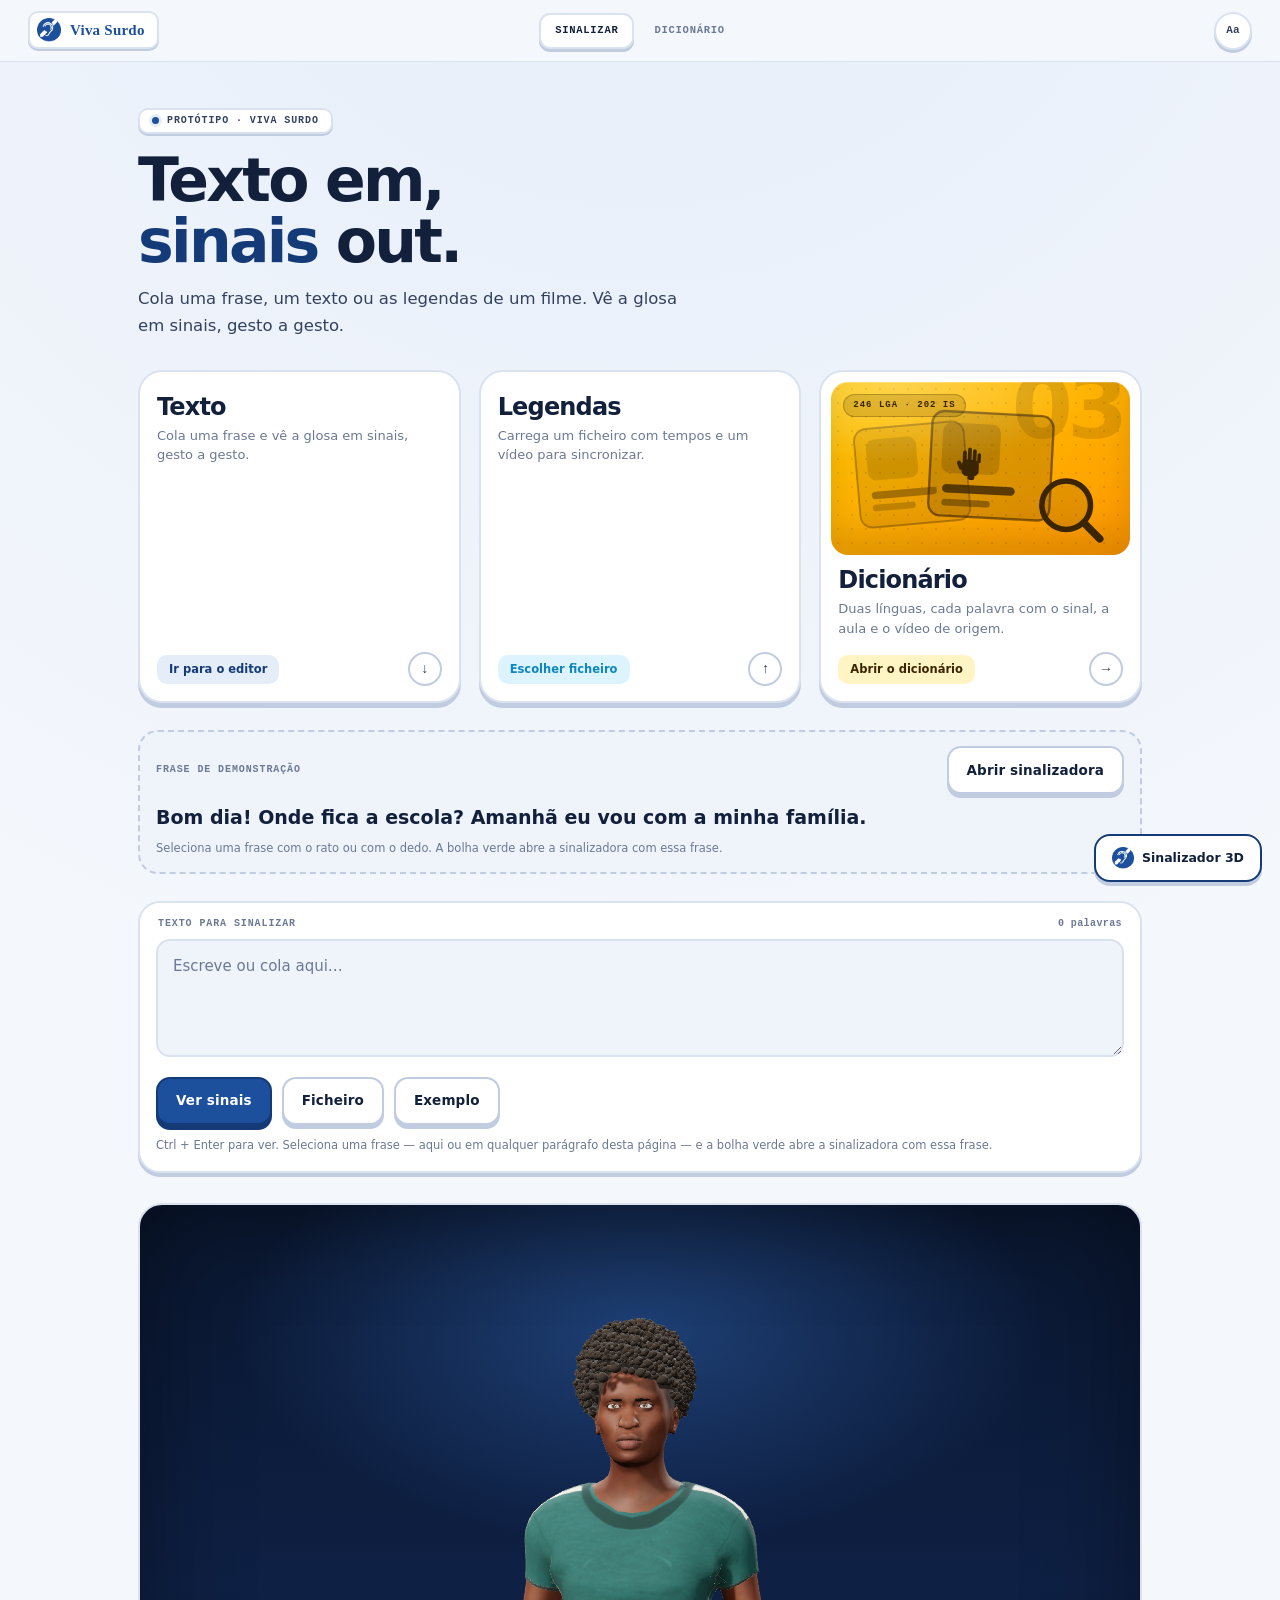
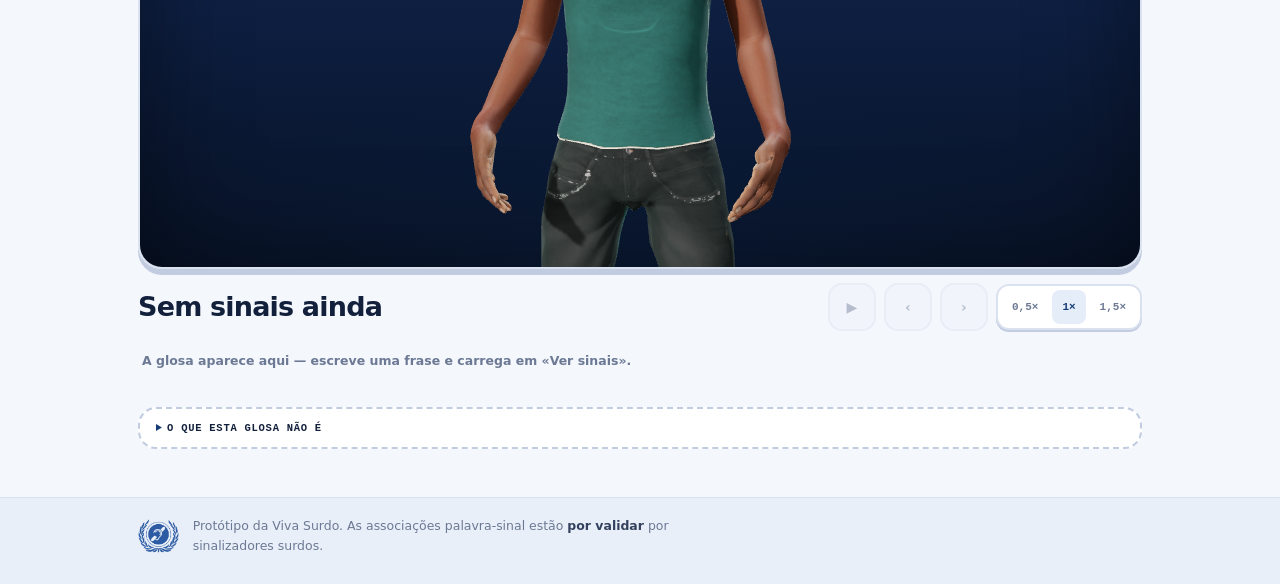
==== index.html @ 89287c59 "vs126: cartões ilustrados e controlos auditados" ====
<!DOCTYPE html>
<html lang="pt-AO">
<head>
<meta charset="UTF-8">
<meta name="viewport" content="width=device-width, initial-scale=1.0, viewport-fit=cover">
<title>Viva Surdo — texto em, sinais out</title>
<meta name="description" content="Cola texto, legendas ou um PDF e vê a glosa em sinais com mãos animadas. Dicionário de sinais de estudo em Língua Gestual Angolana, por validar por sinalizadores surdos. Sem conta, sem recolha de dados.">
<meta name="theme-color" content="#F4F7FC">
<link rel="manifest" href="manifest.webmanifest">
<link rel="apple-touch-icon" href="assets/icon-192.png?v=vs126">
<meta name="mobile-web-app-capable" content="yes">
<meta name="apple-mobile-web-app-title" content="Viva Surdo">
<meta property="og:type" content="website">
<meta property="og:locale" content="pt_AO">
<meta property="og:site_name" content="Viva Surdo">
<meta property="og:title" content="Viva Surdo — texto em, sinais out">
<meta property="og:description" content="Cola texto, legendas ou um PDF e vê a glosa em sinais com mãos animadas. Glosa de estudo, não tradução automática.">
<link rel="icon" href="favicon.ico?v=vs126" sizes="any">
<link rel="stylesheet" href="styles.css?v=vs126">
<script>
/* Aplicar as opções de acessibilidade antes do primeiro paint. */
(function () {
  try {
    var p = JSON.parse(localStorage.getItem('vs.a11y') || '{}');
    var h = document.documentElement;
    if (p.temaEscuro) h.setAttribute('data-tema-escuro', '');
    if (p.contraste) h.setAttribute('data-contraste-alto', '');
    if (p.movimento) h.setAttribute('data-movimento-reduzido', '');
    h.style.setProperty('--escala', ([100, 115, 130, 150].indexOf(p.escala) >= 0 ? p.escala : 100) / 100);
  } catch (e) { /* sem localStorage: usar valores padrão */ }
})();
</script>
</head>
<body>
<a class="skip" href="#conteudo">Saltar para o conteúdo principal</a>
<div id="app"></div>
<span id="route-live" class="sr-only" aria-live="polite"></span>
<script src="referencias.js?v=vs126"></script>
<script src="dados.js?v=vs126"></script>
<script src="lga.js?v=vs126"></script>
<script src="lga-3d.js?v=vs126"></script>
<script src="maos.js?v=vs126"></script>
<script src="vendor/three.min.js?v=vs126"></script>
<script src="vendor/GLTFLoader.js?v=vs126"></script>
<script src="avatar.js?v=vs126"></script>
<script src="sinal3d.js?v=vs126"></script>
<script src="app.js?v=vs126"></script>
</body>
</html>
---- styles.css ----
/* Viva Surdo — folha única. Tokens, componentes, telemóvel.
   Paleta tirada do logótipo oficial: azul-real sobre branco. A linguagem vem do
   treinador de SFX: cartões de 2 px com sombra sólida, botões grossos e tipos do
   sistema (sem webfonts). O azul-real é #1C4F9C (amostrado do logótipo). */
:root {
  --bg: #F4F7FC;
  --bg-deep: #E9EFF9;
  --surface: #FFFFFF;
  --surface-2: #EFF3FA;
  --surface-3: #E2E9F5;
  --ink: #12203C;
  --ink-soft: #33415E;
  --muted: #6C7994;
  --line: #DBE2EF;
  --line-strong: #C1CCE0;
  --brand: #1C4F9C;
  --brand-hover: #2560B8;
  --brand-deep: #143B77;
  --brand-ink: #FFFFFF;
  --brand-soft: #E5EDF9;
  --blue: #1CB0F6;
  --blue-deep: #0E86BE;
  --blue-soft: #DDF4FF;
  --blue-ink: #062B3B;
  --yellow: #FFC800;
  --yellow-deep: #BE9500;
  --yellow-soft: #FFF5C4;
  --yellow-ink: #3B2500;
  --orange: #FF9600;
  --orange-deep: #C56F00;
  --orange-soft: #FFF0DB;
  --orange-ink: #3B1D00;
  --red: #FF4B4B;
  --red-deep: #CF2F2F;
  --red-soft: #FFE7E7;
  --shadow: 0 4px 0 var(--line-strong);
  --shadow-brand: 0 5px 0 var(--brand-deep);
  --shadow-blue: 0 4px 0 var(--blue-deep);
  --display: "Segoe UI Variable Display", "Segoe UI", "Trebuchet MS", system-ui, sans-serif;
  --body: "Segoe UI Variable Text", "Segoe UI", "Trebuchet MS", system-ui, sans-serif;
  --serif: "Iowan Old Style", Georgia, "Times New Roman", serif;
  --mono: ui-monospace, "Cascadia Mono", Consolas, monospace;
  --focus: #4FC7FF;
  --escala: 1;
}

[data-tema-escuro] {
  --bg: #0C1526;
  --bg-deep: #08101D;
  --surface: #131F35;
  --surface-2: #182741;
  --surface-3: #213352;
  --ink: #EEF2FB;
  --ink-soft: #C7D2E6;
  --muted: #8D9BB5;
  --line: #263A5C;
  --line-strong: #354C73;
  --brand: #6D96E0;
  --brand-hover: #83A8EA;
  --brand-deep: #2A5090;
  --brand-ink: #071429;
  --brand-soft: #17294A;
  --blue: #4FC7FF;
  --blue-deep: #08678F;
  --blue-soft: #123346;
  --blue-ink: #E4F7FF;
  --yellow: #FFD43B;
  --yellow-deep: #8F6B00;
  --yellow-soft: #3A320E;
  --yellow-ink: #1A1400;
  --orange: #FFB03A;
  --orange-deep: #9A5600;
  --orange-soft: #3D2B15;
  --orange-ink: #FFF3E4;
  --red: #FF6B6B;
  --red-deep: #B33B3B;
  --red-soft: #3A1B1B;
  color-scheme: dark;
}

[data-contraste-alto] {
  --bg: #000;
  --bg-deep: #000;
  --surface: #000;
  --surface-2: #000;
  --surface-3: #111;
  --ink: #FFF;
  --ink-soft: #FFF;
  --muted: #FFF;
  --line: #FFF;
  --line-strong: #FFF;
  --brand: #FFD400;
  --brand-hover: #FFE04D;
  --brand-deep: #FFD400;
  --brand-ink: #000;
  --brand-soft: #000;
  --blue: #00E5FF;
  --blue-deep: #00E5FF;
  --blue-soft: #000;
  --blue-ink: #000;
  --yellow: #FFD400;
  --yellow-deep: #FFD400;
  --yellow-soft: #000;
  --yellow-ink: #000;
  --orange: #FFD400;
  --orange-deep: #FFD400;
  --orange-soft: #000;
  --orange-ink: #000;
  --red: #FF6B6B;
  --red-deep: #FF6B6B;
  --red-soft: #000;
  --shadow: none;
  --shadow-brand: none;
  --shadow-blue: none;
  --focus: #FFD400;
  color-scheme: dark;
}

* { box-sizing: border-box; }

html {
  font-size: calc(100% * var(--escala));
  -webkit-text-size-adjust: 100%;
  scroll-behavior: smooth;
}

body {
  margin: 0;
  min-height: 100dvh;
  display: flex;
  flex-direction: column;
  background:
    radial-gradient(circle at 50% -12%, var(--brand-soft), transparent 52%),
    var(--bg);
  color: var(--ink);
  font: 500 1rem/1.6 var(--body);
  -webkit-font-smoothing: antialiased;
  text-rendering: optimizeLegibility;
}

h1, h2, h3 { margin: 0; font-family: var(--display); line-height: 1.1; }

a { color: var(--brand-deep); }
[data-tema-escuro] a, [data-contraste-alto] a { color: var(--brand); }

img, svg { max-width: 100%; }

::selection { background: var(--brand-soft); color: var(--ink); }

:focus-visible { outline: 3px solid var(--focus); outline-offset: 2px; border-radius: 8px; }

.sr-only {
  position: absolute; width: 1px; height: 1px; padding: 0; margin: -1px;
  overflow: hidden; clip: rect(0 0 0 0); white-space: nowrap; border: 0;
}

.skip {
  position: absolute; left: 12px; top: -64px; z-index: 60;
  padding: .7rem 1rem; border: 2px solid var(--brand-deep); border-radius: 0 0 12px 12px;
  background: var(--brand); color: var(--brand-ink);
  font: 800 .9rem/1 var(--body); text-decoration: none;
}
.skip:focus { top: 0; }

/* ---------------- moldura ---------------- */
.topo {
  position: sticky; top: 0; z-index: 30;
  display: grid; grid-template-columns: 1fr auto 1fr; align-items: center; gap: 10px;
  min-height: 62px; padding: 10px clamp(14px, 3vw, 28px);
  background: var(--bg);
  border-bottom: 1px solid var(--line);
}
.topo-ini { justify-self: start; min-width: 0; }
.topo-fim { position: relative; justify-self: end; display: flex; align-items: center; gap: 8px; }

.marca {
  display: inline-flex; align-items: center; gap: 9px;
  min-height: 34px; padding: 5px 12px 5px 7px;
  border: 2px solid var(--line); border-radius: 10px;
  background: var(--surface); color: var(--brand);
  text-decoration: none; white-space: nowrap;
  box-shadow: 0 2px 0 var(--line-strong);
  transition: border-color .12s ease, transform .1s ease;
}
.marca:hover { border-color: var(--line-strong); transform: translateY(-1px); }
.marca span { font: 700 15px/1 var(--serif); letter-spacing: .015em; }
.marca img { display: block; width: 24px; height: 24px; }

.nav { display: flex; justify-self: center; gap: 4px; }

.nav-a {
  display: inline-flex; align-items: center; justify-content: center;
  min-height: 36px; padding: 0 14px;
  border: 2px solid transparent; border-radius: 11px;
  color: var(--muted); font: 800 10.5px/1 var(--mono);
  letter-spacing: .07em; text-transform: uppercase; text-decoration: none;
  transition: background .12s ease, color .12s ease, border-color .12s ease;
}
.nav-a:hover { background: var(--surface-2); color: var(--ink); }
.nav-a.on {
  background: var(--surface); border-color: var(--line); color: var(--ink);
  box-shadow: 0 3px 0 var(--line-strong);
}

main {
  flex: 1;
  width: min(100%, 1060px);
  margin: 0 auto;
  padding: clamp(14px, 3vw, 30px) clamp(14px, 3vw, 28px) 48px;
}
main:focus { outline: none; }

.rodape {
  border-top: 1px solid var(--line);
  padding: 18px clamp(14px, 3vw, 28px) 28px;
  background: var(--bg-deep);
  color: var(--muted);
  font-size: .78rem;
}
.rodape-linha { width: min(100%, 1004px); margin: 0 auto; display: flex; align-items: center; gap: 14px; }
.rodape p { margin: 0; max-width: 64ch; }
.rodape-marca { display: block; flex: none; width: auto; height: 34px; opacity: .92; }
.rodape b { color: var(--ink-soft); }

/* ---------------- cabeçalho de página ---------------- */
.entrada { max-width: 780px; margin-top: clamp(6px, 1.6vh, 20px); }

.kicker {
  display: inline-flex; align-items: center; gap: 8px;
  margin: 0 0 16px; padding: 6px 12px;
  border: 2px solid var(--line); border-radius: 10px;
  background: var(--surface); color: var(--ink-soft);
  font: 800 10px/1 var(--mono); letter-spacing: .09em; text-transform: uppercase;
  box-shadow: 0 2px 0 var(--line-strong);
}
.kicker::before {
  content: ""; width: 7px; height: 7px; border-radius: 50%;
  background: var(--brand); box-shadow: 0 0 0 3px var(--brand-soft);
}

.entrada h1 {
  font-weight: 900;
  font-size: clamp(34px, 5.6vw, 60px);
  line-height: 1.02;
  letter-spacing: -.045em;
}
.entrada h1 em { font-style: normal; color: var(--brand-deep); }
.entrada .sub {
  margin: 14px 0 0; max-width: 54ch;
  font: 500 clamp(14px, 1.6vw, 16.5px)/1.6 var(--body); color: var(--ink-soft);
}

/* ---------------- cartões de modo ---------------- */
.modo-grid {
  display: grid; grid-template-columns: repeat(3, minmax(0, 1fr));
  gap: 18px; margin-top: clamp(20px, 3.4vh, 32px);
}

/* Cada cartão é um pequeno cartaz: campo de cor, ilustração, número, e uma
   acção escrita por baixo. As cores entram por variáveis para servir o tema
   claro, o escuro e o contraste alto sem duplicar regras. */
.modo-card {
  --card-bg: linear-gradient(155deg, var(--brand) 0%, var(--brand-deep) 100%);
  --card-ink: var(--brand-ink);
  --card-cta: var(--brand-deep);
  --card-cta-bg: var(--brand-soft);
  position: relative;
  display: flex; flex-direction: column;
  padding: 10px;
  border: 2px solid var(--line); border-radius: 24px;
  background: var(--surface); color: var(--ink);
  font: inherit; text-align: left; text-decoration: none; cursor: pointer;
  box-shadow: 0 5px 0 var(--line-strong);
  transition: transform .18s ease, border-color .18s ease, box-shadow .18s ease;
}
.modo-card:hover { transform: translateY(-4px); border-color: var(--line-strong); box-shadow: 0 9px 0 var(--line-strong); }
.modo-card:active { transform: translateY(0); box-shadow: 0 3px 0 var(--line-strong); }
.modo-card.legendas {
  --card-bg: linear-gradient(155deg, var(--blue) 0%, var(--blue-deep) 100%);
  --card-ink: var(--blue-ink);
  --card-cta: var(--blue-deep);
  --card-cta-bg: var(--blue-soft);
}
.modo-card.dicionario {
  --card-bg: linear-gradient(155deg, var(--yellow) 0%, var(--orange) 100%);
  --card-ink: var(--yellow-ink);
  --card-cta: var(--yellow-ink);
  --card-cta-bg: var(--yellow-soft);
}
/* no escuro os tons "soft" são escuros: a acção passa a ser uma pastilha cheia */
[data-tema-escuro] .modo-card.texto {
  --card-ink: var(--ink);
  --card-cta: var(--bg-deep); --card-cta-bg: var(--brand);
}
[data-tema-escuro] .modo-card.legendas {
  --card-ink: var(--ink);
  --card-cta: var(--bg-deep); --card-cta-bg: var(--blue);
}
[data-tema-escuro] .modo-card.dicionario {
  --card-cta: var(--bg-deep); --card-cta-bg: var(--yellow);
}
/* no contraste alto não há tons pastel: preto sobre o acento */
[data-contraste-alto] .modo-card.texto,
[data-contraste-alto] .modo-card.dicionario { --card-cta: #000; --card-cta-bg: var(--yellow); }
[data-contraste-alto] .modo-card.legendas { --card-cta: #000; --card-cta-bg: var(--blue); }

.mode-art {
  position: relative; display: block; overflow: hidden;
  aspect-ratio: 320 / 186;
  border-radius: 17px;
  background: var(--card-bg); color: var(--card-ink);
  box-shadow: inset 0 1px 0 rgba(255, 255, 255, .28), inset 0 -22px 34px rgba(0, 0, 0, .13);
}
.mode-art::before {
  content: ""; position: absolute; inset: 0; pointer-events: none;
  background-image: radial-gradient(currentColor 1px, transparent 1px);
  background-size: 14px 14px; opacity: .13;
}
.mode-art::after {
  content: ""; position: absolute; inset: 0; pointer-events: none;
  background: radial-gradient(110% 76% at 22% 0%, rgba(255, 255, 255, .3), transparent 62%);
}
.mode-art svg {
  position: absolute; inset: 0; width: 100%; height: 100%; display: block;
  transition: transform .38s cubic-bezier(.2, .8, .2, 1);
}
.modo-card:hover .mode-art svg { transform: scale(1.04) rotate(-.7deg); }
.mode-num {
  position: absolute; right: 8px; top: -18px; z-index: 1; pointer-events: none;
  font: 900 88px/1 var(--display); letter-spacing: -.07em;
  color: currentColor; opacity: .15;
}
.mode-eyebrow {
  position: absolute; left: 12px; top: 12px; z-index: 2;
  padding: 6px 9px; border-radius: 999px;
  color: inherit;
  background: color-mix(in srgb, var(--card-ink) 15%, transparent);
  border: 1px solid color-mix(in srgb, var(--card-ink) 26%, transparent);
  font: 800 9px/1 var(--mono); letter-spacing: .11em; text-transform: uppercase;
}

.mode-copy { display: flex; flex-direction: column; flex: 1 1 auto; min-width: 0; padding: 13px 7px 5px; }
.mode-name {
  font: 900 clamp(20px, 1.9vw, 24px)/1.05 var(--display);
  letter-spacing: -.035em; color: var(--ink);
}
.mode-sub { margin-top: 6px; font: 500 13px/1.5 var(--body); color: var(--muted); }
.mode-foot { display: flex; align-items: center; justify-content: space-between; gap: 10px; margin-top: auto; padding-top: 14px; }
.mode-cta {
  display: inline-block; padding: 9px 12px; border-radius: 10px;
  font: 800 11.5px/1 var(--body);
  color: var(--card-cta); background: var(--card-cta-bg);
}
.mode-go {
  flex: none; display: grid; place-items: center;
  width: 34px; height: 34px;
  border: 2px solid var(--line-strong); border-radius: 50%;
  background: var(--surface); color: var(--ink-soft);
  font: 900 14px/1 var(--mono);
  transition: background .16s ease, color .16s ease, border-color .16s ease, transform .16s ease;
}
.modo-card:hover .mode-go { background: var(--ink); border-color: var(--ink); color: var(--bg); transform: translateY(2px); }

/* ---------------- painéis ---------------- */
.painel {
  margin-top: clamp(18px, 3vh, 28px);
  padding: 16px;
  border: 2px solid var(--line); border-radius: 22px;
  background: var(--surface);
  box-shadow: 0 4px 0 var(--line-strong);
}
.painel-topo {
  display: flex; align-items: center; justify-content: space-between; gap: 10px;
  margin: 0 2px 10px;
}
.rotulo {
  display: block;
  font: 800 10px/1 var(--mono); letter-spacing: .09em; text-transform: uppercase;
  color: var(--muted);
}
.conta { font: 700 10px/1 var(--mono); letter-spacing: .04em; color: var(--muted); }

.campo { display: block; }
.campo .rotulo { margin-bottom: 8px; }

textarea, input[type="search"] {
  width: 100%;
  font: 500 15px/1.6 var(--body);
  color: var(--ink);
  background: var(--surface-2);
  border: 2px solid var(--line);
  border-radius: 14px;
  padding: 13px 15px;
  transition: border-color .12s ease, background .12s ease, box-shadow .12s ease;
}
textarea { resize: vertical; min-height: 118px; }
input[type="search"] { -webkit-appearance: none; appearance: none; }
textarea:hover, input[type="search"]:hover { border-color: var(--line-strong); }
textarea:focus, input[type="search"]:focus {
  outline: none;
  border-color: var(--blue);
  background: var(--surface);
  box-shadow: 0 0 0 3px var(--blue-soft);
}
textarea::placeholder, input[type="search"]::placeholder { color: var(--muted); }

.acoes { display: flex; flex-wrap: wrap; gap: 10px; margin-top: 12px; }

.bt {
  display: inline-flex; align-items: center; justify-content: center; gap: 8px;
  min-height: 48px; padding: 0 18px;
  border: 2px solid var(--line-strong); border-radius: 14px;
  background: var(--surface); color: var(--ink);
  font: 800 13.5px/1 var(--body); letter-spacing: .01em;
  cursor: pointer; text-decoration: none;
  box-shadow: 0 4px 0 var(--line-strong);
  transition: transform 90ms ease, box-shadow 90ms ease, background 120ms ease, border-color 120ms ease;
}
.bt:hover { background: var(--surface-2); transform: translateY(-1px); }
.bt:active { transform: translateY(3px); box-shadow: 0 1px 0 var(--line-strong); }
.bt.primario { background: var(--brand); border-color: var(--brand-deep); color: var(--brand-ink); box-shadow: var(--shadow-brand); }
.bt.primario:hover { background: var(--brand-hover); }
.bt.primario:active { box-shadow: 0 1px 0 var(--brand-deep); }
[data-contraste-alto] .bt.primario { color: #000; }
.bt.icone { width: 48px; min-width: 48px; padding: 0; font-size: 14px; }
.bt:disabled, .bt[aria-disabled="true"] {
  cursor: not-allowed; opacity: .45;
  transform: none; box-shadow: none;
  background: var(--surface-2); color: var(--muted); border-color: var(--line);
}

/* o cartão «Texto» leva o olhar ao editor: um pulso curto em volta do painel */
.painel.a-piscar { animation: piscar-painel 1.3s ease-out; }
@keyframes piscar-painel {
  0%, 55% { border-color: var(--blue); box-shadow: 0 0 0 4px var(--blue-soft), 0 4px 0 var(--line-strong); }
  100% { border-color: var(--line); box-shadow: 0 4px 0 var(--line-strong); }
}

.recado {
  margin: 12px 0 0; padding: 10px 13px;
  border: 2px solid var(--orange); border-radius: 12px;
  background: var(--orange-soft); color: var(--orange-ink);
  font: 700 12.5px/1.45 var(--body);
}
.dica { margin: 12px 0 0; font: 500 11.5px/1.55 var(--body); color: var(--muted); }

/* ---------------- frase de demonstração ---------------- */
.demo {
  margin-top: clamp(18px, 3vh, 28px);
  padding: 14px 16px 15px;
  border: 2px dashed var(--line-strong); border-radius: 20px;
  background: var(--surface-2);
}
.demo-topo {
  display: flex; align-items: center; justify-content: space-between;
  gap: 12px; flex-wrap: wrap;
}
.demo-frase {
  margin: 10px 0 0;
  font: 600 clamp(16px, 2.2vw, 19px)/1.45 var(--body);
  color: var(--ink);
}
.demo-dica { margin: 8px 0 0; font: 500 11.5px/1.5 var(--body); color: var(--muted); }

/* ---------------- palco ---------------- */
.palco-sec { margin-top: clamp(20px, 3.4vh, 32px); }

/* O palco é um estúdio, não uma superfície do tema: fundo azul-marinho
   profundo, halo atrás da figura e vinheta. O branco anterior lavava a pele
   escura e o cabelo; com fundo escuro os dois recortes frios do estúdio
   desenham a silhueta. As cores seguem o azul-real do logótipo, mas são
   literais: o estúdio não muda com o tema claro/escuro. */
.palco {
  display: block; width: 100%; aspect-ratio: 4 / 3;
  max-height: 74vh;
  overflow: hidden;
  border: 2px solid var(--line); border-radius: 24px;
  background:
    radial-gradient(ellipse 58% 46% at 50% 19%, rgba(56, 116, 204, .42) 0%, rgba(56, 116, 204, 0) 70%),
    radial-gradient(ellipse 104% 58% at 50% 108%, rgba(14, 36, 72, .55) 0%, rgba(14, 36, 72, 0) 62%),
    linear-gradient(180deg, #0A1730 0%, #0E2044 58%, #071123 100%);
  box-shadow: 0 6px 0 var(--line-strong), inset 0 0 110px rgba(0, 0, 0, .42);
}
.palco svg, .palco canvas { display: block; width: 100%; height: 100%; }
.palco-espera {
  display: grid; place-items: center; height: 100%; margin: 0;
  color: #93AACB; font: 800 11px/1 var(--mono);
  letter-spacing: .07em; text-transform: uppercase;
}

.controles { display: grid; gap: 10px; margin-top: 14px; }

.ctrl-topo {
  display: flex; align-items: center; justify-content: space-between;
  gap: 14px; flex-wrap: wrap;
}

.agora {
  margin: 0; min-height: 1.2em;
  font: 900 clamp(20px, 2.6vw, 27px)/1.15 var(--display);
  letter-spacing: -.03em; color: var(--ink);
}

.transporte { display: flex; align-items: center; gap: 8px; flex-wrap: wrap; }

.vel {
  display: flex; gap: 4px; padding: 4px;
  border: 2px solid var(--line); border-radius: 13px;
  background: var(--surface); box-shadow: 0 2px 0 var(--line-strong);
}
.vel-b {
  min-height: 34px; padding: 0 10px;
  border: 0; border-radius: 8px; background: none;
  color: var(--muted); font: 800 11px/1 var(--mono);
  cursor: pointer; transition: background .12s ease, color .12s ease;
}
.vel-b:hover { background: var(--surface-2); color: var(--ink); }
.vel-b.on { background: var(--brand-soft); color: var(--brand-deep); }
[data-tema-escuro] .vel-b.on { color: var(--brand); }

.fita {
  display: flex; gap: 6px; overflow-x: auto;
  padding: 4px 2px 8px;
  scrollbar-width: thin;
  scroll-snap-type: x proximity;
}
.fita-item {
  flex: 0 0 auto; scroll-snap-align: center;
  min-height: 34px; padding: 0 12px;
  border: 2px solid var(--line); border-radius: 10px;
  background: var(--surface); color: var(--ink-soft);
  font: 800 10.5px/1 var(--mono); letter-spacing: .06em; text-transform: uppercase;
  cursor: pointer; box-shadow: 0 2px 0 var(--line-strong);
  transition: transform 90ms ease, background .12s ease, color .12s ease, border-color .12s ease;
}
.fita-item:hover { transform: translateY(-1px); color: var(--ink); }
.fita-item.fita-letra { border-style: dashed; color: var(--muted); }
.fita-item.on {
  background: var(--brand); border-color: var(--brand-deep); color: var(--brand-ink);
  box-shadow: 0 2px 0 var(--brand-deep);
}
[data-contraste-alto] .fita-item.on { color: #000; }
.fita-vazia {
  margin: 0; padding: 7px 2px;
  font: 600 12.5px/1.4 var(--body); color: var(--muted);
}

.contas {
  margin: 0; color: var(--muted);
  font: 700 10px/1.4 var(--mono); letter-spacing: .05em; text-transform: uppercase;
}

/* ---------------- vídeo ---------------- */
.vcx {
  margin-top: 20px; padding: 14px 16px 16px;
  border: 2px solid var(--line); border-radius: 20px;
  background: var(--surface); box-shadow: 0 4px 0 var(--line-strong);
}
.vcx-topo { display: flex; align-items: center; gap: 12px; flex-wrap: wrap; }
.mini { font: 500 11.5px/1.4 var(--body); color: var(--muted); }
.vcx video {
  width: 100%; margin-top: 12px; border-radius: 14px;
  background: #000; max-height: 46vh;
}

/* ---------------- nota ---------------- */
.nota {
  margin-top: 22px; padding: 14px 16px;
  border: 2px dashed var(--line-strong); border-radius: 18px;
  background: var(--surface); color: var(--ink-soft);
  font: 500 13px/1.6 var(--body);
}
.nota summary {
  cursor: pointer; color: var(--ink);
  font: 800 10.5px/1 var(--mono); letter-spacing: .07em; text-transform: uppercase;
}
.nota summary::marker { color: var(--brand-deep); }
.nota p { margin: 10px 0 0; max-width: 66ch; }

/* ---------------- dicionário ---------------- */
.chips { display: flex; flex-wrap: wrap; gap: 6px; margin-top: 12px; }

.chip {
  min-height: 34px; padding: 0 12px;
  border: 2px solid var(--line); border-radius: 10px;
  background: var(--surface); color: var(--muted);
  font: 800 10.5px/1 var(--mono); letter-spacing: .06em; text-transform: uppercase;
  cursor: pointer; box-shadow: 0 2px 0 var(--line-strong);
  transition: background .12s ease, color .12s ease, border-color .12s ease;
}
.chip:hover { color: var(--ink); border-color: var(--line-strong); }
.chip.on { background: var(--ink); border-color: var(--ink); color: var(--bg); box-shadow: 0 2px 0 var(--line-strong); }

.grade {
  display: grid; grid-template-columns: repeat(auto-fill, minmax(158px, 1fr));
  gap: 14px; margin-top: 18px;
}

.cartao-item { position: relative; display: flex; }
.cartao-item > .cartao { flex: 1; }
.cartao {
  display: flex; flex-direction: column; align-items: stretch; gap: 7px;
  padding: 8px 8px 12px;
  border: 2px solid var(--line); border-radius: 16px;
  background: var(--surface); color: var(--ink); text-decoration: none;
  box-shadow: 0 3px 0 var(--line-strong);
  transition: transform .16s ease, border-color .16s ease, box-shadow .16s ease;
}
/* O selo do vídeo é irmão do cartão; o hover sobe os dois juntos. */
.cartao-item:hover .cartao { transform: translateY(-3px); border-color: var(--brand); box-shadow: 0 6px 0 var(--brand-deep); }
.cartao .fig {
  position: relative;
  display: grid; place-items: center; align-content: center; gap: 6px;
  width: 100%; aspect-ratio: 1 / 1;
  border: 1px solid var(--line); border-radius: 11px;
  background:
    radial-gradient(120% 96% at 50% 0%, var(--brand-soft) 0%, var(--surface-2) 58%, var(--surface) 100%);
  overflow: hidden;
}
.cartao .mao-fig { width: 86%; height: auto; display: block; }
/* Sem pose não há mão para mostrar: a figura diz que o cartão abre o vídeo da
   fonte, em vez de fingir uma mão que não existe. */
.fig-fonte {
  background:
    repeating-linear-gradient(-45deg, transparent 0 9px, rgba(28, 79, 156, .045) 9px 10px),
    var(--surface-2);
}
.fig-play {
  display: grid; place-items: center;
  width: 42px; height: 42px; border-radius: 50%;
  background: var(--brand); color: var(--brand-ink);
  font: 800 13px/1 var(--mono); padding-left: 3px;
  box-shadow: 0 2px 0 var(--brand-deep), 0 0 0 6px var(--surface);
  transition: transform .16s ease;
}
.cartao-item:hover .fig-play { transform: scale(1.08); }
/* A faixa imita a miniatura de um vídeo: aula à esquerda, tempo à direita. */
.fig-rodape {
  position: absolute; left: 8px; right: 8px; bottom: 7px;
  display: flex; align-items: center; justify-content: space-between; gap: 6px;
}
.fig-fonte-nome, .fig-tempo {
  font: 800 8.5px/1 var(--mono); letter-spacing: .08em; text-transform: uppercase;
  color: var(--muted);
}
.fig-fonte-nome {
  padding: 4px 6px; border-radius: 6px;
  background: var(--surface); border: 1px solid var(--line);
}
.fig-tempo { padding: 4px 2px; }
.cartao b { font: 800 13.5px/1.15 var(--display); text-align: center; }
.cartao .meta {
  display: flex; flex-wrap: wrap; align-items: center; justify-content: center; gap: 5px;
  font: 700 9px/1.35 var(--mono); letter-spacing: .02em; color: var(--muted);
  text-align: center;
}
.cartao .ponto {
  width: 7px; height: 7px; border-radius: 50%; flex: 0 0 auto;
  background: var(--line-strong);
}
.cartao[data-conf="alta"] .ponto { background: var(--brand); }
.cartao[data-conf="média"] .ponto { background: var(--yellow-deep); }
.cartao[data-conf="baixa"] .ponto { background: var(--red-deep); }
.meta-selo {
  padding: 2px 5px; border-radius: 999px;
  border: 1px solid var(--line-strong); color: var(--ink);
  font-weight: 800; font-size: 8px; letter-spacing: .05em; text-transform: uppercase;
}
.cartao-video {
  position: absolute; top: 6px; right: 6px;
  display: grid; place-items: center;
  width: 24px; height: 24px; border-radius: 50%;
  background: var(--brand); color: var(--brand-ink);
  font: 800 9px/1 var(--mono); text-decoration: none;
  box-shadow: 0 2px 0 var(--brand-deep);
  transition: transform .16s ease;
}
/* 2px de borda + 8 de padding + 6 de recuo da figura = o mesmo canto do selo */
.cartao-video { top: 16px; right: 16px; z-index: 1; }
/* 24px de selo, 42px de alvo de toque */
.cartao-video::after { content: ''; position: absolute; inset: -9px; border-radius: 50%; }
.cartao-item:hover .cartao-video { transform: translateY(-3px) scale(1.12); }
/* O selo diz que o cartão abre no palco 3D; o ≈ marca as poses que são
   aproximação declarada, para não passarem por leitura fechada do quadro. */
.selo-3d {
  position: absolute; top: 7px; left: 7px;
  padding: 3px 7px; border-radius: 999px;
  background: var(--brand); color: var(--brand-ink);
  font: 800 9px/1 var(--mono); letter-spacing: .06em;
}
.selo-3d[data-aprox="1"] { background: var(--yellow); color: var(--orange-ink); }
.chip-estado { border-style: dashed; }
.chip-estado.on { border-style: solid; }

/* Duas fontes na porta, uma lista de cada vez. O voltar nunca desaparece: a
   pessoa tem de conseguir trocar de língua sem voltar atrás do browser. */
.migalhas {
  display: flex; align-items: center; justify-content: space-between; gap: 12px;
  margin: 0 0 18px;
}
.migalhas a {
  font: 800 10.5px/1 var(--mono); letter-spacing: .06em; text-transform: uppercase;
  color: var(--muted); text-decoration: none;
  padding: 9px 12px; border: 2px solid var(--line); border-radius: 10px;
  background: var(--surface);
}
.migalhas a:hover { color: var(--ink); border-color: var(--brand); }
.migalhas .voltar::first-letter { letter-spacing: 0; }

.fontes {
  display: grid; grid-template-columns: repeat(auto-fit, minmax(300px, 1fr));
  gap: 18px; margin-top: 22px; max-width: 960px;
}
.fonte-card {
  position: relative;
  display: flex; flex-direction: column;
  padding: 10px;
  border: 2px solid var(--line); border-radius: 24px;
  background: var(--surface); color: var(--ink); text-decoration: none;
  box-shadow: 0 5px 0 var(--line-strong);
  transition: transform .18s ease, border-color .18s ease, box-shadow .18s ease;
}
.fonte-card:hover { transform: translateY(-4px); border-color: var(--brand); box-shadow: 0 9px 0 var(--line-strong); }
.fonte-art {
  position: relative; display: block; overflow: hidden;
  aspect-ratio: 320 / 186; border-radius: 17px;
  background: linear-gradient(160deg, var(--brand-soft) 0%, var(--surface-2) 100%);
  color: var(--brand-deep);
}
.fonte-art::before {
  content: ""; position: absolute; inset: 0; pointer-events: none;
  background-image: radial-gradient(currentColor 1px, transparent 1px);
  background-size: 14px 14px; opacity: .16;
}
.fonte-art svg {
  position: absolute; inset: 0; width: 100%; height: 100%; display: block;
  transition: transform .38s cubic-bezier(.2, .8, .2, 1);
}
.fonte-card:hover .fonte-art svg { transform: scale(1.04) rotate(.6deg); }
.fonte-num {
  position: absolute; right: 10px; top: -16px; z-index: 1; pointer-events: none;
  font: 900 84px/1 var(--display); letter-spacing: -.07em;
  color: currentColor; opacity: .14;
}
.fonte-eyebrow {
  position: absolute; left: 12px; top: 12px; z-index: 2;
  padding: 6px 9px; border-radius: 999px;
  color: inherit;
  background: color-mix(in srgb, currentColor 12%, transparent);
  border: 1px solid color-mix(in srgb, currentColor 26%, transparent);
  font: 800 9px/1 var(--mono); letter-spacing: .11em; text-transform: uppercase;
}
.fonte-copy { display: flex; flex-direction: column; flex: 1 1 auto; padding: 13px 8px 6px; }
.fonte-nome { font: 900 clamp(19px, 1.8vw, 23px)/1.1 var(--display); letter-spacing: -.03em; }
.fonte-desc { margin-top: 6px; font: 500 13px/1.5 var(--body); color: var(--muted); }
.fonte-chips { display: flex; flex-wrap: wrap; gap: 6px; margin-top: 10px; }
.fonte-chips span {
  padding: 6px 9px; border-radius: 999px;
  border: 1px solid color-mix(in srgb, currentColor 22%, transparent);
  font: 800 9.5px/1 var(--mono); letter-spacing: .05em; text-transform: uppercase;
}
.fonte-seta {
  display: inline-flex; align-items: center; gap: 8px; align-self: flex-start;
  margin-top: auto; padding-top: 12px;
  font: 800 12.5px/1 var(--body);
}
.fonte-seta b { font: 900 14px/1 var(--mono); }
.fonte-card.lga {
  background: linear-gradient(160deg, var(--brand) 0%, var(--brand-deep) 100%);
  border-color: var(--brand-deep); color: var(--brand-ink);
  box-shadow: 0 5px 0 var(--brand-deep);
}
.fonte-card.lga:hover { border-color: var(--brand); box-shadow: 0 9px 0 var(--brand-deep); }
/* o azul da marca muda de tom nos temas: a tinta do cartão é --brand-ink, não branco */
.fonte-card.lga .fonte-art {
  background: color-mix(in srgb, var(--brand-ink) 13%, transparent);
  color: var(--brand-ink);
}
.fonte-card.lga .fonte-desc { color: color-mix(in srgb, var(--brand-ink) 82%, transparent); }
.fonte-card.lga .fonte-seta {
  padding: 10px 13px; border-radius: 11px;
  background: var(--brand-ink); color: var(--brand-deep);
}
/* o cartão IS é claro; a arte leva o azul da marca sobre um campo de céu, não
   sobre a mesma cor do fundo — senão lê-se como uma caixa vazia */
.fonte-card.is .fonte-art {
  background: linear-gradient(160deg, var(--blue-soft) 0%, var(--brand-soft) 100%);
  color: var(--brand);
  box-shadow: inset 0 1px 0 rgba(255, 255, 255, .5), inset 0 -20px 30px rgba(28, 79, 156, .1);
}
.fonte-card.is .fonte-eyebrow { color: var(--brand-deep); }
.fonte-card.is .fonte-num { color: var(--brand); }
.fonte-card.is .fonte-seta {
  padding: 10px 13px; border-radius: 11px;
  background: var(--brand); color: var(--brand-ink);
}
/* no escuro o azul da marca é claro: o fundo do cartão LGA acompanha e a
   tinta do botão passa a ser o azul, não o azul-escuro lavado */
[data-tema-escuro] .fonte-card.lga { background: linear-gradient(160deg, var(--brand) 0%, var(--brand-hover) 100%); }
[data-tema-escuro] .fonte-card.lga .fonte-seta { color: var(--brand); }
.fonte-card.lga .fonte-chips span { border-color: color-mix(in srgb, var(--brand-ink) 34%, transparent); }
.cartao-lga .lga-ve {
  display: -webkit-box; -webkit-line-clamp: 2; -webkit-box-orient: vertical;
  overflow: hidden; text-align: left; line-height: 1.4;
  min-height: 2.8em;
  font: 600 10.5px/1.4 var(--body); color: var(--muted);
}

.vazio { color: var(--muted); font: 700 11px/1.4 var(--mono); letter-spacing: .05em; text-transform: uppercase; }

.rodape-nota { margin-top: 22px; max-width: 64ch; font: 500 11.5px/1.6 var(--body); color: var(--muted); }

/* ---------------- sinalizadora em painel ---------------- */
.sg-fab {
  position: fixed; right: 18px; bottom: 18px; z-index: 80;
  display: inline-flex; align-items: center; gap: 8px;
  min-height: 48px; padding: 0 16px;
  border: 2px solid var(--brand-deep); border-radius: 16px;
  background: var(--surface); color: var(--ink);
  font: 800 12.5px/1 var(--body);
  box-shadow: 0 4px 0 var(--line-strong);
  cursor: pointer;
}
.sg-fab[hidden] { display: none; }
.sg-fab img { display: block; width: 22px; height: 22px; }
.sg-fab:hover { background: var(--surface-2); }
.sg-fab[aria-expanded="true"] { background: var(--brand-soft); color: var(--brand-deep); }

/* o logótipo é azul sobre transparente: em fundo escuro passa a branco */
[data-tema-escuro] .marca img,
[data-tema-escuro] .sg-fab img,
[data-tema-escuro] .rodape-marca,
[data-contraste-alto] .marca img,
[data-contraste-alto] .sg-fab img,
[data-contraste-alto] .rodape-marca { filter: brightness(0) invert(1); }
[data-tema-escuro] .sg-fab[aria-expanded="true"],
[data-tema-escuro] .entrada h1 em { color: var(--brand); }

.sg-painel {
  position: fixed; right: 18px; bottom: 78px; z-index: 79;
  display: grid; gap: 10px;
  width: min(380px, calc(100vw - 24px));
  max-height: calc(100dvh - 100px);
  overflow-y: auto;
  padding: 14px;
  border: 2px solid var(--line-strong); border-radius: 22px;
  background: var(--surface);
  box-shadow: 0 6px 0 var(--line-strong);
  animation: sgsobe .18s ease-out;
}
.sg-painel[hidden] { display: none; }
@keyframes sgsobe {
  from { opacity: 0; transform: translateY(10px); }
  to { opacity: 1; transform: translateY(0); }
}

.sg-topo { display: flex; align-items: center; justify-content: space-between; gap: 10px; }
.sg-titulo {
  margin: 0;
  font: 900 15px/1.15 var(--display); letter-spacing: -.02em; color: var(--ink);
}
.sg-fechar {
  display: grid; place-items: center; flex: none;
  width: 36px; height: 36px;
  border: 2px solid var(--line); border-radius: 12px;
  background: var(--surface); color: var(--ink-soft);
  font: 800 20px/1 var(--body);
  cursor: pointer; box-shadow: 0 2px 0 var(--line-strong);
}
.sg-fechar:hover { background: var(--surface-2); }

.sg-frase {
  margin: 0; color: var(--ink-soft);
  font: 600 12px/1.5 var(--body);
  max-height: 3.6em; overflow: hidden;
}

.sg-palco {
  position: relative; width: 100%;
  height: min(44vh, 340px); min-height: 200px;
  overflow: hidden;
  border: 2px solid var(--line); border-radius: 18px;
  background:
    radial-gradient(ellipse 58% 46% at 50% 19%, rgba(56, 116, 204, .42) 0%, rgba(56, 116, 204, 0) 70%),
    radial-gradient(ellipse 104% 58% at 50% 108%, rgba(14, 36, 72, .55) 0%, rgba(14, 36, 72, 0) 62%),
    linear-gradient(180deg, #0A1730 0%, #0E2044 58%, #071123 100%);
}
.sg-palco canvas { display: block; width: 100%; height: 100%; }
.sg-espera {
  position: absolute; inset: 0; display: grid; place-items: center;
  margin: 0; padding: 20px; text-align: center;
  color: #93AACB; font: 800 10px/1.5 var(--mono);
  letter-spacing: .07em; text-transform: uppercase;
}

.sg-acoes { display: flex; align-items: center; gap: 8px; flex-wrap: wrap; }
.sg-acoes .vel { margin-left: auto; }
.sg-rep {
  min-height: 48px; padding: 0 12px;
  border: 2px solid var(--line); border-radius: 13px;
  background: var(--surface); color: var(--muted);
  font: 800 10.5px/1 var(--mono); letter-spacing: .04em; text-transform: uppercase;
  cursor: pointer; box-shadow: 0 3px 0 var(--line-strong);
}
.sg-rep.on { background: var(--brand-soft); border-color: var(--brand-deep); color: var(--brand-deep); }
[data-contraste-alto] .sg-rep.on { color: #000; }

.sg-chips {
  display: flex; flex-wrap: wrap; gap: 5px;
  padding: 2px 0;
}
.sg-chips:empty { display: none; }
.sg-chip {
  flex: 0 0 auto; min-height: 30px; padding: 0 10px;
  border: 2px solid var(--line); border-radius: 9px;
  background: var(--surface); color: var(--ink-soft);
  font: 800 10px/1 var(--mono); letter-spacing: .05em; text-transform: uppercase;
  cursor: pointer;
}
.sg-chip.sg-letra { border-style: dashed; color: var(--muted); }
.sg-chip.on { background: var(--brand); border-color: var(--brand-deep); color: var(--brand-ink); }
[data-contraste-alto] .sg-chip.on { color: #000; }

.sg-abrir {
  justify-self: start;
  color: var(--brand-deep); font: 800 11px/1 var(--mono);
  letter-spacing: .04em; text-transform: uppercase; text-decoration: none;
  border-bottom: 2px solid var(--brand-soft);
}
.sg-abrir:hover { border-bottom-color: var(--brand); }
[data-tema-escuro] .sg-abrir { color: var(--brand); }

.sg-nota { margin: 0; font: 500 10.5px/1.5 var(--body); color: var(--muted); }

.sg-casa {
  position: fixed; left: -9999px; top: 0;
  width: 320px; height: 240px; pointer-events: none;
}

/* ---------------- seleção ---------------- */
.selecao-pill {
  position: fixed; left: 50%; bottom: 22px; z-index: 70;
  display: inline-flex; align-items: center; gap: 10px;
  max-width: min(600px, calc(100vw - 24px));
  min-height: 52px; padding: 8px 14px 8px 16px;
  border: 2px solid var(--brand-deep); border-radius: 16px;
  background: var(--brand); color: var(--brand-ink);
  font: 800 13.5px/1.25 var(--body); text-align: left;
  box-shadow: var(--shadow-brand);
  cursor: pointer;
  transform: translateX(-50%);
  animation: sobe .16s ease-out;
}
.selecao-pill[hidden] { display: none; }
.selecao-pill .sel-txt { overflow: hidden; text-overflow: ellipsis; white-space: nowrap; max-width: 40ch; }
.selecao-pill .sel-conta {
  flex: none; padding: 5px 8px; border-radius: 8px;
  background: rgba(18, 48, 0, .16);
  font: 800 10px/1 var(--mono); letter-spacing: .03em; white-space: nowrap;
}
.selecao-pill .sel-seta { flex: none; font: 900 15px/1 var(--mono); }
@keyframes sobe {
  from { opacity: 0; transform: translate(-50%, 10px); }
  to { opacity: 1; transform: translate(-50%, 0); }
}

/* ---------------- acessibilidade ---------------- */
.a11y-btn {
  display: grid; place-items: center;
  width: 38px; height: 38px; flex: none;
  border: 2px solid var(--line); border-radius: 50%;
  background: var(--surface); color: var(--ink-soft);
  font: 800 11px/1 var(--mono); letter-spacing: .02em; cursor: pointer;
  box-shadow: 0 3px 0 var(--line-strong);
  transition: transform 90ms ease, box-shadow 90ms ease, background .12s ease;
}
.a11y-btn:hover { background: var(--surface-2); transform: translateY(-1px); }
.a11y-btn:active, .a11y-btn[aria-expanded="true"] { transform: translateY(2px); box-shadow: 0 1px 0 var(--line-strong); }

.a11y-painel {
  position: absolute; right: 0; top: calc(100% + 10px); z-index: 41;
  width: min(280px, calc(100vw - 28px));
  padding: 14px 16px 12px;
  border: 2px solid var(--line); border-radius: 16px;
  background: var(--surface); color: var(--ink);
  box-shadow: 0 10px 30px rgba(19, 34, 56, .12);
}
.a11y-titulo {
  margin: 0 0 8px; color: var(--muted);
  font: 800 10px/1 var(--mono); letter-spacing: .09em; text-transform: uppercase;
}
.a11y-linha { display: flex; align-items: center; gap: 9px; padding: 6px 0; font-size: .88rem; }
.a11y-linha input { width: 1.1rem; height: 1.1rem; accent-color: var(--brand); }
.a11y-escala { justify-content: space-between; }
.a11y-escala select {
  padding: .3rem .45rem;
  border: 2px solid var(--line); border-radius: 9px;
  background: var(--surface); color: var(--ink);
  font: 700 .82rem/1 var(--body);
}

/* ---------------- telemóvel ---------------- */
@media (max-width: 900px) {
  .modo-grid { grid-template-columns: 1fr; gap: 14px; }
  .modo-card { flex-direction: row; align-items: stretch; min-height: 0; }
  .mode-art { flex: 0 0 38%; max-width: 330px; }
  .mode-copy { padding: 10px 8px 4px 18px; }
  .mode-foot { padding-top: 10px; }
}

@media (max-width: 760px) {
  .topo { grid-template-columns: auto 1fr auto; }
  .nav { justify-self: end; }
  .ctrl-topo { justify-content: center; }
  .agora { flex-basis: 100%; text-align: center; }
  .transporte { justify-content: center; }
  .fita { margin-inline: -14px; padding-inline: 14px; }
}

@media (max-width: 560px) {
  .topo { min-height: 56px; padding: 8px 14px; gap: 6px; }
  .marca { padding: 4px 10px 4px 5px; }
  .marca span { font-size: 12.5px; }
  .marca img { width: 21px; height: 21px; }
  .nav-a { min-height: 32px; padding: 0 10px; font-size: 9.5px; }
  .a11y-btn { width: 34px; height: 34px; font-size: 10px; }
  .entrada h1 { font-size: clamp(30px, 10vw, 40px); }
  .painel { padding: 13px; border-radius: 18px; }
  .acoes .bt { flex: 1 1 auto; }
  .bt.icone { flex: none; }
  .grade { grid-template-columns: repeat(auto-fill, minmax(148px, 1fr)); gap: 10px; }
  .chips {
    flex-wrap: nowrap; overflow-x: auto; scrollbar-width: none;
    margin-inline: -13px; padding-inline: 13px;
  }
  .chips::-webkit-scrollbar { display: none; }
  .chip { flex: 0 0 auto; }
  .selecao-pill { left: 12px; right: 12px; max-width: none; transform: none; }
  .selecao-pill .sel-txt { flex: 1 1 auto; min-width: 0; }
  .sg-fab { right: 12px; bottom: 16px; }
  .sg-painel { left: 10px; right: 10px; bottom: 74px; width: auto; }
  .sg-palco { height: min(46vh, 420px); }
  .demo-topo .bt { flex: 1 1 auto; }
  .modo-card { flex-direction: column; padding: 8px; border-radius: 20px; }
  .mode-art { flex: none; width: 100%; max-width: none; }
  .mode-copy { padding: 11px 7px 3px; }
  .mode-num { font-size: 64px; top: -12px; }
  @keyframes sobe {
    from { opacity: 0; transform: translateY(10px); }
    to { opacity: 1; transform: translateY(0); }
  }
}

@media (max-width: 420px) {
  .marca span { display: none; }
  .mode-num { font-size: 54px; }
  .mode-sub { font-size: 12.5px; }
}

/* ---------------- preferências ---------------- */
@media (prefers-reduced-motion: reduce) {
  html { scroll-behavior: auto; }
  *, *::before, *::after { animation-duration: .001ms !important; transition-duration: .001ms !important; }
}
[data-movimento-reduzido] { scroll-behavior: auto; }
[data-movimento-reduzido] *, [data-movimento-reduzido] *::before, [data-movimento-reduzido] *::after {
  animation-duration: .001ms !important; transition-duration: .001ms !important;
}
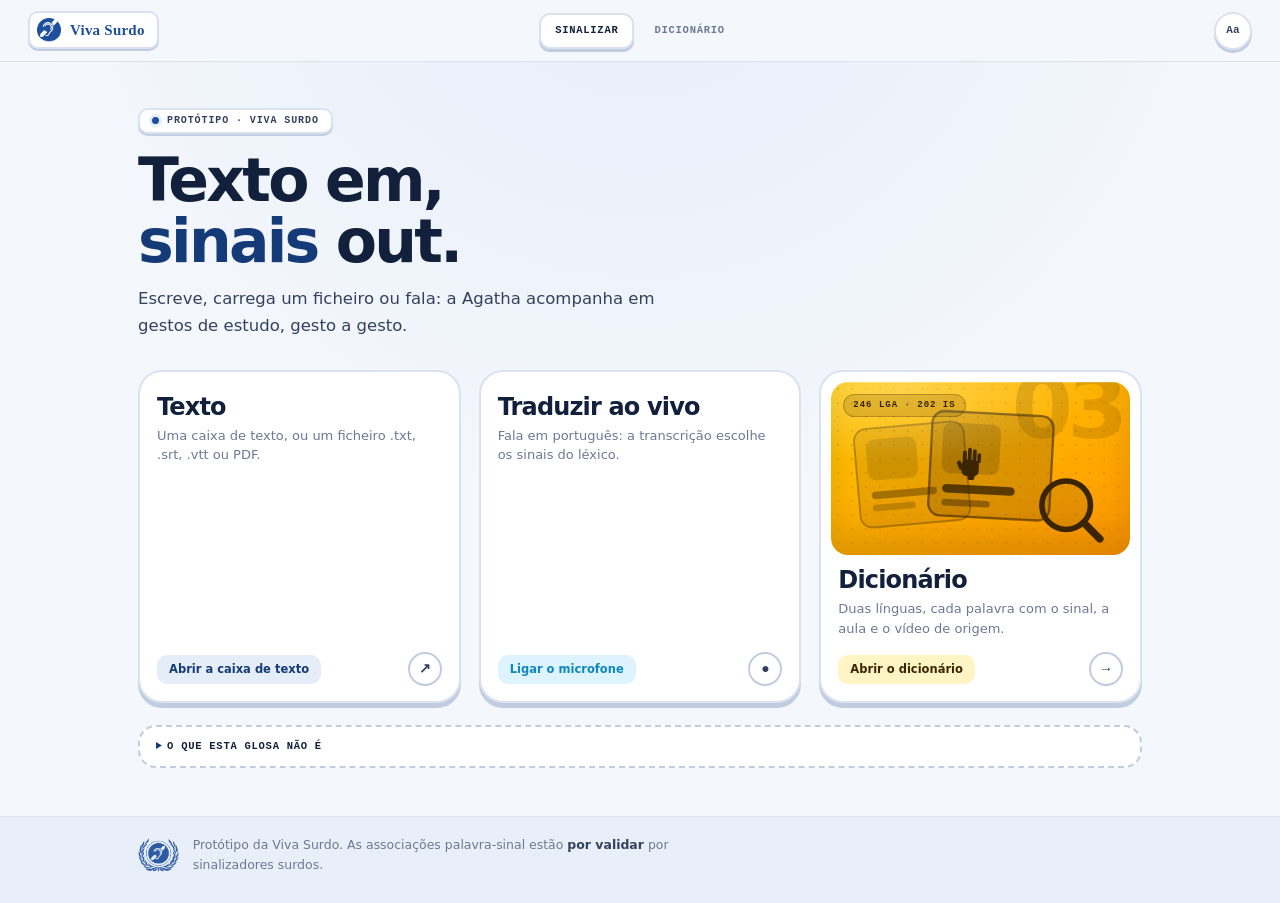
==== commit f6950cdd: "vs130: tres cartoes na home, caixa de texto, modo ao vivo" ====
--- a/index.html
+++ b/index.html
@@ -7,7 +7,7 @@
 <meta name="description" content="Cola texto, legendas ou um PDF e vê a glosa em sinais com mãos animadas. Dicionário de sinais de estudo em Língua Gestual Angolana, por validar por sinalizadores surdos. Sem conta, sem recolha de dados.">
 <meta name="theme-color" content="#F4F7FC">
 <link rel="manifest" href="manifest.webmanifest">
-<link rel="apple-touch-icon" href="assets/icon-192.png?v=vs126">
+<link rel="apple-touch-icon" href="assets/icon-192.png?v=vs130">
 <meta name="mobile-web-app-capable" content="yes">
 <meta name="apple-mobile-web-app-title" content="Viva Surdo">
 <meta property="og:type" content="website">
@@ -15,8 +15,8 @@
 <meta property="og:site_name" content="Viva Surdo">
 <meta property="og:title" content="Viva Surdo — texto em, sinais out">
 <meta property="og:description" content="Cola texto, legendas ou um PDF e vê a glosa em sinais com mãos animadas. Glosa de estudo, não tradução automática.">
-<link rel="icon" href="favicon.ico?v=vs126" sizes="any">
-<link rel="stylesheet" href="styles.css?v=vs126">
+<link rel="icon" href="favicon.ico?v=vs130" sizes="any">
+<link rel="stylesheet" href="styles.css?v=vs130">
 <script>
 /* Aplicar as opções de acessibilidade antes do primeiro paint. */
 (function () {
@@ -35,15 +35,16 @@
 <a class="skip" href="#conteudo">Saltar para o conteúdo principal</a>
 <div id="app"></div>
 <span id="route-live" class="sr-only" aria-live="polite"></span>
-<script src="referencias.js?v=vs126"></script>
-<script src="dados.js?v=vs126"></script>
-<script src="lga.js?v=vs126"></script>
-<script src="lga-3d.js?v=vs126"></script>
-<script src="maos.js?v=vs126"></script>
-<script src="vendor/three.min.js?v=vs126"></script>
-<script src="vendor/GLTFLoader.js?v=vs126"></script>
-<script src="avatar.js?v=vs126"></script>
-<script src="sinal3d.js?v=vs126"></script>
-<script src="app.js?v=vs126"></script>
+<script src="referencias.js?v=vs130"></script>
+<script src="dados.js?v=vs130"></script>
+<script src="lga.js?v=vs130"></script>
+<script src="lga-3d.js?v=vs130"></script>
+<script src="maos.js?v=vs130"></script>
+<script src="vendor/three.min.js?v=vs130"></script>
+<script src="vendor/GLTFLoader.js?v=vs130"></script>
+<script src="avatar.js?v=vs130"></script>
+<script src="sinal3d.js?v=vs130"></script>
+<script src="aoVivo.js?v=vs130"></script>
+<script src="app.js?v=vs130"></script>
 </body>
 </html>
--- a/styles.css
+++ b/styles.css
@@ -275,7 +275,7 @@
 }
 .modo-card:hover { transform: translateY(-4px); border-color: var(--line-strong); box-shadow: 0 9px 0 var(--line-strong); }
 .modo-card:active { transform: translateY(0); box-shadow: 0 3px 0 var(--line-strong); }
-.modo-card.legendas {
+.modo-card.ao-vivo {
   --card-bg: linear-gradient(155deg, var(--blue) 0%, var(--blue-deep) 100%);
   --card-ink: var(--blue-ink);
   --card-cta: var(--blue-deep);
@@ -292,7 +292,7 @@
   --card-ink: var(--ink);
   --card-cta: var(--bg-deep); --card-cta-bg: var(--brand);
 }
-[data-tema-escuro] .modo-card.legendas {
+[data-tema-escuro] .modo-card.ao-vivo {
   --card-ink: var(--ink);
   --card-cta: var(--bg-deep); --card-cta-bg: var(--blue);
 }
@@ -302,7 +302,7 @@
 /* no contraste alto não há tons pastel: preto sobre o acento */
 [data-contraste-alto] .modo-card.texto,
 [data-contraste-alto] .modo-card.dicionario { --card-cta: #000; --card-cta-bg: var(--yellow); }
-[data-contraste-alto] .modo-card.legendas { --card-cta: #000; --card-cta-bg: var(--blue); }
+[data-contraste-alto] .modo-card.ao-vivo { --card-cta: #000; --card-cta-bg: var(--blue); }
 
 .mode-art {
   position: relative; display: block; overflow: hidden;
@@ -429,13 +429,6 @@
   background: var(--surface-2); color: var(--muted); border-color: var(--line);
 }
 
-/* o cartão «Texto» leva o olhar ao editor: um pulso curto em volta do painel */
-.painel.a-piscar { animation: piscar-painel 1.3s ease-out; }
-@keyframes piscar-painel {
-  0%, 55% { border-color: var(--blue); box-shadow: 0 0 0 4px var(--blue-soft), 0 4px 0 var(--line-strong); }
-  100% { border-color: var(--line); box-shadow: 0 4px 0 var(--line-strong); }
-}
-
 .recado {
   margin: 12px 0 0; padding: 10px 13px;
   border: 2px solid var(--orange); border-radius: 12px;
@@ -444,65 +437,6 @@
 }
 .dica { margin: 12px 0 0; font: 500 11.5px/1.55 var(--body); color: var(--muted); }
 
-/* ---------------- frase de demonstração ---------------- */
-.demo {
-  margin-top: clamp(18px, 3vh, 28px);
-  padding: 14px 16px 15px;
-  border: 2px dashed var(--line-strong); border-radius: 20px;
-  background: var(--surface-2);
-}
-.demo-topo {
-  display: flex; align-items: center; justify-content: space-between;
-  gap: 12px; flex-wrap: wrap;
-}
-.demo-frase {
-  margin: 10px 0 0;
-  font: 600 clamp(16px, 2.2vw, 19px)/1.45 var(--body);
-  color: var(--ink);
-}
-.demo-dica { margin: 8px 0 0; font: 500 11.5px/1.5 var(--body); color: var(--muted); }
-
-/* ---------------- palco ---------------- */
-.palco-sec { margin-top: clamp(20px, 3.4vh, 32px); }
-
-/* O palco é um estúdio, não uma superfície do tema: fundo azul-marinho
-   profundo, halo atrás da figura e vinheta. O branco anterior lavava a pele
-   escura e o cabelo; com fundo escuro os dois recortes frios do estúdio
-   desenham a silhueta. As cores seguem o azul-real do logótipo, mas são
-   literais: o estúdio não muda com o tema claro/escuro. */
-.palco {
-  display: block; width: 100%; aspect-ratio: 4 / 3;
-  max-height: 74vh;
-  overflow: hidden;
-  border: 2px solid var(--line); border-radius: 24px;
-  background:
-    radial-gradient(ellipse 58% 46% at 50% 19%, rgba(56, 116, 204, .42) 0%, rgba(56, 116, 204, 0) 70%),
-    radial-gradient(ellipse 104% 58% at 50% 108%, rgba(14, 36, 72, .55) 0%, rgba(14, 36, 72, 0) 62%),
-    linear-gradient(180deg, #0A1730 0%, #0E2044 58%, #071123 100%);
-  box-shadow: 0 6px 0 var(--line-strong), inset 0 0 110px rgba(0, 0, 0, .42);
-}
-.palco svg, .palco canvas { display: block; width: 100%; height: 100%; }
-.palco-espera {
-  display: grid; place-items: center; height: 100%; margin: 0;
-  color: #93AACB; font: 800 11px/1 var(--mono);
-  letter-spacing: .07em; text-transform: uppercase;
-}
-
-.controles { display: grid; gap: 10px; margin-top: 14px; }
-
-.ctrl-topo {
-  display: flex; align-items: center; justify-content: space-between;
-  gap: 14px; flex-wrap: wrap;
-}
-
-.agora {
-  margin: 0; min-height: 1.2em;
-  font: 900 clamp(20px, 2.6vw, 27px)/1.15 var(--display);
-  letter-spacing: -.03em; color: var(--ink);
-}
-
-.transporte { display: flex; align-items: center; gap: 8px; flex-wrap: wrap; }
-
 .vel {
   display: flex; gap: 4px; padding: 4px;
   border: 2px solid var(--line); border-radius: 13px;
@@ -517,51 +451,7 @@
 .vel-b:hover { background: var(--surface-2); color: var(--ink); }
 .vel-b.on { background: var(--brand-soft); color: var(--brand-deep); }
 [data-tema-escuro] .vel-b.on { color: var(--brand); }
-
-.fita {
-  display: flex; gap: 6px; overflow-x: auto;
-  padding: 4px 2px 8px;
-  scrollbar-width: thin;
-  scroll-snap-type: x proximity;
-}
-.fita-item {
-  flex: 0 0 auto; scroll-snap-align: center;
-  min-height: 34px; padding: 0 12px;
-  border: 2px solid var(--line); border-radius: 10px;
-  background: var(--surface); color: var(--ink-soft);
-  font: 800 10.5px/1 var(--mono); letter-spacing: .06em; text-transform: uppercase;
-  cursor: pointer; box-shadow: 0 2px 0 var(--line-strong);
-  transition: transform 90ms ease, background .12s ease, color .12s ease, border-color .12s ease;
-}
-.fita-item:hover { transform: translateY(-1px); color: var(--ink); }
-.fita-item.fita-letra { border-style: dashed; color: var(--muted); }
-.fita-item.on {
-  background: var(--brand); border-color: var(--brand-deep); color: var(--brand-ink);
-  box-shadow: 0 2px 0 var(--brand-deep);
-}
-[data-contraste-alto] .fita-item.on { color: #000; }
-.fita-vazia {
-  margin: 0; padding: 7px 2px;
-  font: 600 12.5px/1.4 var(--body); color: var(--muted);
-}
-
-.contas {
-  margin: 0; color: var(--muted);
-  font: 700 10px/1.4 var(--mono); letter-spacing: .05em; text-transform: uppercase;
-}
-
-/* ---------------- vídeo ---------------- */
-.vcx {
-  margin-top: 20px; padding: 14px 16px 16px;
-  border: 2px solid var(--line); border-radius: 20px;
-  background: var(--surface); box-shadow: 0 4px 0 var(--line-strong);
-}
-.vcx-topo { display: flex; align-items: center; gap: 12px; flex-wrap: wrap; }
-.mini { font: 500 11.5px/1.4 var(--body); color: var(--muted); }
-.vcx video {
-  width: 100%; margin-top: 12px; border-radius: 14px;
-  background: #000; max-height: 46vh;
-}
+[data-contraste-alto] .vel-b.on { color: #000; }
 
 /* ---------------- nota ---------------- */
 .nota {
@@ -811,73 +701,77 @@
 .rodape-nota { margin-top: 22px; max-width: 64ch; font: 500 11.5px/1.6 var(--body); color: var(--muted); }
 
 /* ---------------- sinalizadora em painel ---------------- */
-.sg-fab {
-  position: fixed; right: 18px; bottom: 18px; z-index: 80;
-  display: inline-flex; align-items: center; gap: 8px;
-  min-height: 48px; padding: 0 16px;
-  border: 2px solid var(--brand-deep); border-radius: 16px;
-  background: var(--surface); color: var(--ink);
-  font: 800 12.5px/1 var(--body);
-  box-shadow: 0 4px 0 var(--line-strong);
-  cursor: pointer;
-}
-.sg-fab[hidden] { display: none; }
-.sg-fab img { display: block; width: 22px; height: 22px; }
-.sg-fab:hover { background: var(--surface-2); }
-.sg-fab[aria-expanded="true"] { background: var(--brand-soft); color: var(--brand-deep); }
-
-/* o logótipo é azul sobre transparente: em fundo escuro passa a branco */
-[data-tema-escuro] .marca img,
-[data-tema-escuro] .sg-fab img,
-[data-tema-escuro] .rodape-marca,
-[data-contraste-alto] .marca img,
-[data-contraste-alto] .sg-fab img,
-[data-contraste-alto] .rodape-marca { filter: brightness(0) invert(1); }
-[data-tema-escuro] .sg-fab[aria-expanded="true"],
-[data-tema-escuro] .entrada h1 em { color: var(--brand); }
-
+/* O painel é estreito e alto: o palco azul leva 85% da altura e os controlos
+   flutuam por cima do fundo do palco, em vez de roubar espaço à figura. */
 .sg-painel {
-  position: fixed; right: 18px; bottom: 78px; z-index: 79;
-  display: grid; gap: 10px;
-  width: min(380px, calc(100vw - 24px));
-  max-height: calc(100dvh - 100px);
-  overflow-y: auto;
-  padding: 14px;
+  position: fixed; right: 18px; bottom: 18px; z-index: 79;
+  display: flex; flex-direction: column; gap: 6px;
+  width: min(430px, calc(100vw - 24px));
+  height: 84dvh;
+  max-height: calc(100dvh - 36px);
+  overflow: hidden;
+  padding: 10px;
   border: 2px solid var(--line-strong); border-radius: 22px;
   background: var(--surface);
   box-shadow: 0 6px 0 var(--line-strong);
   animation: sgsobe .18s ease-out;
 }
 .sg-painel[hidden] { display: none; }
+/* Sem a API de ecrã inteiro (iOS Safari), a mesma classe ocupa o viewport. */
+.sg-painel:fullscreen,
+.sg-painel.cheio {
+  inset: 0; right: auto; bottom: auto;
+  width: 100%; height: 100%; max-height: none;
+  padding: 12px;
+  border: 0; border-radius: 0;
+  box-shadow: none;
+  z-index: 90;
+}
+.sg-painel.cheio { height: 100dvh; }
 @keyframes sgsobe {
   from { opacity: 0; transform: translateY(10px); }
   to { opacity: 1; transform: translateY(0); }
 }
 
-.sg-topo { display: flex; align-items: center; justify-content: space-between; gap: 10px; }
+/* o logótipo é azul sobre transparente: em fundo escuro passa a branco */
+[data-tema-escuro] .marca img,
+[data-tema-escuro] .rodape-marca,
+[data-contraste-alto] .marca img,
+[data-contraste-alto] .rodape-marca { filter: brightness(0) invert(1); }
+[data-tema-escuro] .entrada h1 em { color: var(--brand); }
+
+.sg-topo {
+  display: flex; align-items: center; gap: 8px;
+  flex: none; min-height: 32px; padding: 0 2px;
+}
+.sg-btns { position: relative; display: flex; flex: none; gap: 6px; margin-left: auto; }
 .sg-titulo {
-  margin: 0;
-  font: 900 15px/1.15 var(--display); letter-spacing: -.02em; color: var(--ink);
+  margin: 0; min-width: 0; flex: 1 1 auto;
+  overflow: hidden; white-space: nowrap; text-overflow: ellipsis;
+  font: 900 13.5px/1.15 var(--display); letter-spacing: -.02em; color: var(--ink);
+}
+.sg-modo {
+  flex: none; padding: 4px 8px;
+  border: 1.5px dashed var(--line-strong); border-radius: 999px;
+  color: var(--muted); background: var(--surface-2);
+  font: 800 8.5px/1 var(--mono); letter-spacing: .08em; text-transform: uppercase;
 }
 .sg-fechar {
   display: grid; place-items: center; flex: none;
-  width: 36px; height: 36px;
-  border: 2px solid var(--line); border-radius: 12px;
+  width: 32px; height: 32px;
+  border: 2px solid var(--line); border-radius: 11px;
   background: var(--surface); color: var(--ink-soft);
-  font: 800 20px/1 var(--body);
+  font: 800 18px/1 var(--body);
   cursor: pointer; box-shadow: 0 2px 0 var(--line-strong);
 }
 .sg-fechar:hover { background: var(--surface-2); }
-
-.sg-frase {
-  margin: 0; color: var(--ink-soft);
-  font: 600 12px/1.5 var(--body);
-  max-height: 3.6em; overflow: hidden;
-}
+.sg-fechar.on { background: var(--brand-soft); border-color: var(--brand-deep); color: var(--brand-deep); }
+[data-tema-escuro] .sg-fechar.on { border-color: var(--brand); color: var(--brand); }
+[data-contraste-alto] .sg-fechar.on { color: #000; }
 
 .sg-palco {
   position: relative; width: 100%;
-  height: min(44vh, 340px); min-height: 200px;
+  flex: 1 1 auto; height: 85%; min-height: 180px;
   overflow: hidden;
   border: 2px solid var(--line); border-radius: 18px;
   background:
@@ -888,54 +782,150 @@
 .sg-palco canvas { display: block; width: 100%; height: 100%; }
 .sg-espera {
   position: absolute; inset: 0; display: grid; place-items: center;
-  margin: 0; padding: 20px; text-align: center;
+  margin: 0; padding: 20px; text-align: center; pointer-events: none;
   color: #93AACB; font: 800 10px/1.5 var(--mono);
   letter-spacing: .07em; text-transform: uppercase;
 }
 
-.sg-acoes { display: flex; align-items: center; gap: 8px; flex-wrap: wrap; }
+/* a transcrição por cima do palco, para se poder seguir o que foi ouvido */
+.sg-transcricao {
+  position: absolute; left: 10px; right: 10px; top: 10px; z-index: 2;
+  margin: 0; padding: 8px 11px;
+  border: 1.5px solid rgba(255, 255, 255, .18); border-radius: 11px;
+  background: rgba(7, 17, 35, .74); color: #E8F0FB;
+  font: 600 11.5px/1.45 var(--body);
+  pointer-events: none;
+}
+.sg-transcricao.provisoria { opacity: .66; font-style: italic; }
+
+/* glosa e transporte assentam no fundo do palco sobre um véu, e não numa
+   faixa própria: o palco fica com a altura toda */
+.sg-palco-baixo {
+  position: absolute; left: 0; right: 0; bottom: 0; z-index: 2;
+  display: flex; flex-direction: column; gap: 6px;
+  padding: 34px 8px 8px;
+  background: linear-gradient(to top, rgba(7, 17, 35, .94) 0%, rgba(7, 17, 35, .78) 58%, rgba(7, 17, 35, 0) 100%);
+  pointer-events: none;
+}
+.sg-palco-baixo > * { pointer-events: auto; }
+
+.sg-acoes { display: flex; align-items: center; gap: 6px; flex-wrap: wrap; }
 .sg-acoes .vel { margin-left: auto; }
-.sg-rep {
-  min-height: 48px; padding: 0 12px;
-  border: 2px solid var(--line); border-radius: 13px;
-  background: var(--surface); color: var(--muted);
+.sg-acoes .bt.icone,
+.sg-rep,
+.sg-mic {
+  display: inline-flex; align-items: center; justify-content: center; gap: 6px;
+  min-height: 38px; padding: 0 11px;
+  border: 1.5px solid rgba(255, 255, 255, .34); border-radius: 11px;
+  background: rgba(255, 255, 255, .13); color: #EDF3FC;
   font: 800 10.5px/1 var(--mono); letter-spacing: .04em; text-transform: uppercase;
-  cursor: pointer; box-shadow: 0 3px 0 var(--line-strong);
-}
-.sg-rep.on { background: var(--brand-soft); border-color: var(--brand-deep); color: var(--brand-deep); }
-[data-contraste-alto] .sg-rep.on { color: #000; }
-
-.sg-chips {
-  display: flex; flex-wrap: wrap; gap: 5px;
-  padding: 2px 0;
-}
+  cursor: pointer; box-shadow: none;
+}
+.sg-acoes .bt.icone { width: 38px; min-width: 38px; padding: 0; font-size: 12px; }
+.sg-acoes .bt.icone:hover,
+.sg-rep:hover,
+.sg-mic:hover { background: rgba(255, 255, 255, .22); }
+.sg-rep.on,
+.sg-mic.on { background: var(--brand); border-color: rgba(255, 255, 255, .5); color: #fff; }
+.sg-mic[hidden] { display: none; }
+.sg-mic svg { flex: none; }
+
+.sg-chips { display: flex; flex-wrap: wrap; gap: 4px; }
 .sg-chips:empty { display: none; }
 .sg-chip {
-  flex: 0 0 auto; min-height: 30px; padding: 0 10px;
-  border: 2px solid var(--line); border-radius: 9px;
-  background: var(--surface); color: var(--ink-soft);
+  flex: 0 0 auto; min-height: 28px; padding: 0 9px;
+  border: 1.5px solid rgba(255, 255, 255, .28); border-radius: 8px;
+  background: rgba(255, 255, 255, .1); color: #DCE7F6;
   font: 800 10px/1 var(--mono); letter-spacing: .05em; text-transform: uppercase;
   cursor: pointer;
 }
-.sg-chip.sg-letra { border-style: dashed; color: var(--muted); }
-.sg-chip.on { background: var(--brand); border-color: var(--brand-deep); color: var(--brand-ink); }
-[data-contraste-alto] .sg-chip.on { color: #000; }
-
-.sg-abrir {
-  justify-self: start;
-  color: var(--brand-deep); font: 800 11px/1 var(--mono);
-  letter-spacing: .04em; text-transform: uppercase; text-decoration: none;
-  border-bottom: 2px solid var(--brand-soft);
-}
-.sg-abrir:hover { border-bottom-color: var(--brand); }
-[data-tema-escuro] .sg-abrir { color: var(--brand); }
-
-.sg-nota { margin: 0; font: 500 10.5px/1.5 var(--body); color: var(--muted); }
+.sg-chip:hover { background: rgba(255, 255, 255, .2); }
+.sg-chip.sg-letra { border-style: dashed; color: #A9BEDC; }
+.sg-chip.on { background: var(--brand); border-color: rgba(255, 255, 255, .55); color: #fff; }
+
+.sg-rodape { flex: none; display: grid; gap: 2px; padding: 0 2px; min-height: 0; }
+.sg-frase {
+  margin: 0; color: var(--ink-soft);
+  font: 600 11px/1.35 var(--body);
+  overflow: hidden; white-space: nowrap; text-overflow: ellipsis;
+}
+.sg-nota {
+  position: relative;
+  margin: 0; font: 500 10px/1.35 var(--body); color: var(--muted);
+  overflow: hidden; white-space: nowrap; text-overflow: ellipsis;
+}
+.sg-nota[hidden] { display: none; }
+.sg-nota-vivo { color: var(--ink-soft); }
+/* o «i» vive no topo: a nota legal não rouba altura ao palco */
+.sg-info {
+  border-radius: 50%;
+  font: italic 800 13px/1 var(--display);
+  cursor: help;
+}
+.sg-info[aria-expanded="true"] { background: var(--brand-soft); border-color: var(--brand-deep); color: var(--brand-deep); }
+.sg-info-txt {
+  position: absolute; right: 0; top: calc(100% + 8px); z-index: 3;
+  width: min(310px, calc(100vw - 60px));
+  padding: 9px 11px;
+  border: 2px solid var(--line-strong); border-radius: 12px;
+  background: var(--surface); color: var(--ink-soft);
+  box-shadow: 0 3px 0 var(--line-strong);
+  font: 500 11.5px/1.5 var(--body);
+  opacity: 0; visibility: hidden; transform: translateY(-4px);
+  transition: opacity .14s, transform .14s, visibility .14s;
+}
+.sg-info:hover + .sg-info-txt,
+.sg-info:focus-visible + .sg-info-txt,
+.sg-info[aria-expanded="true"] + .sg-info-txt { opacity: 1; visibility: visible; transform: none; }
 
 .sg-casa {
   position: fixed; left: -9999px; top: 0;
   width: 320px; height: 240px; pointer-events: none;
 }
+
+/* ---------------- caixa de texto (por cima da página inicial) ---------------- */
+.caixa {
+  width: min(560px, calc(100vw - 32px));
+  max-height: min(84dvh, 660px);
+  margin: auto; padding: 14px;
+  border: 2px solid var(--line-strong); border-radius: 22px;
+  background: var(--surface); color: var(--ink);
+  box-shadow: 0 6px 0 var(--line-strong);
+  overflow-y: auto;
+}
+.caixa::backdrop { background: rgba(8, 19, 40, .58); }
+.caixa[open] { animation: sgsobe .16s ease-out; }
+.caixa-topo { display: flex; align-items: center; justify-content: space-between; gap: 10px; }
+.caixa-titulo { margin: 0; font: 900 17px/1.1 var(--display); letter-spacing: -.03em; }
+.caixa-abas {
+  display: flex; gap: 4px; margin-top: 12px; padding: 4px;
+  border: 2px solid var(--line); border-radius: 14px; background: var(--surface-2);
+}
+.caixa-aba {
+  flex: 1 1 0; min-height: 38px;
+  border: 0; border-radius: 10px; background: none; color: var(--muted);
+  font: 800 10.5px/1 var(--mono); letter-spacing: .07em; text-transform: uppercase;
+  cursor: pointer;
+}
+.caixa-aba:hover { color: var(--ink); }
+.caixa-aba.on { background: var(--surface); color: var(--ink); box-shadow: 0 2px 0 var(--line-strong); }
+.caixa-pano { display: grid; gap: 10px; margin-top: 12px; }
+.caixa-pano[hidden] { display: none; }
+#txt { min-height: 200px; }
+.caixa-pe { display: flex; align-items: center; justify-content: space-between; gap: 10px; flex-wrap: wrap; }
+.caixa-pe .acoes { margin: 0; }
+.caixa-solta {
+  display: flex; flex-direction: column; align-items: center; gap: 7px;
+  width: 100%; padding: 30px 16px;
+  border: 2px dashed var(--line-strong); border-radius: 16px;
+  background: var(--surface-2); color: var(--ink-soft);
+  font: inherit; cursor: pointer;
+}
+.caixa-solta b { font: 800 14.5px/1.2 var(--body); color: var(--ink); }
+.caixa-solta span { font: 700 10px/1 var(--mono); letter-spacing: .06em; color: var(--muted); }
+.caixa-solta:hover { border-color: var(--brand); background: var(--brand-soft); }
+.caixa .dica { margin: 0; }
+.caixa .recado { margin: 0; }
 
 /* ---------------- seleção ---------------- */
 .selecao-pill {
@@ -1011,10 +1001,6 @@
 @media (max-width: 760px) {
   .topo { grid-template-columns: auto 1fr auto; }
   .nav { justify-self: end; }
-  .ctrl-topo { justify-content: center; }
-  .agora { flex-basis: 100%; text-align: center; }
-  .transporte { justify-content: center; }
-  .fita { margin-inline: -14px; padding-inline: 14px; }
 }
 
 @media (max-width: 560px) {
@@ -1037,10 +1023,8 @@
   .chip { flex: 0 0 auto; }
   .selecao-pill { left: 12px; right: 12px; max-width: none; transform: none; }
   .selecao-pill .sel-txt { flex: 1 1 auto; min-width: 0; }
-  .sg-fab { right: 12px; bottom: 16px; }
-  .sg-painel { left: 10px; right: 10px; bottom: 74px; width: auto; }
-  .sg-palco { height: min(46vh, 420px); }
-  .demo-topo .bt { flex: 1 1 auto; }
+  .sg-painel { left: 8px; right: 8px; top: 8px; bottom: 8px; width: auto; height: auto; max-height: none; }
+  .sg-palco { min-height: 150px; }
   .modo-card { flex-direction: column; padding: 8px; border-radius: 20px; }
   .mode-art { flex: none; width: 100%; max-width: none; }
   .mode-copy { padding: 11px 7px 3px; }
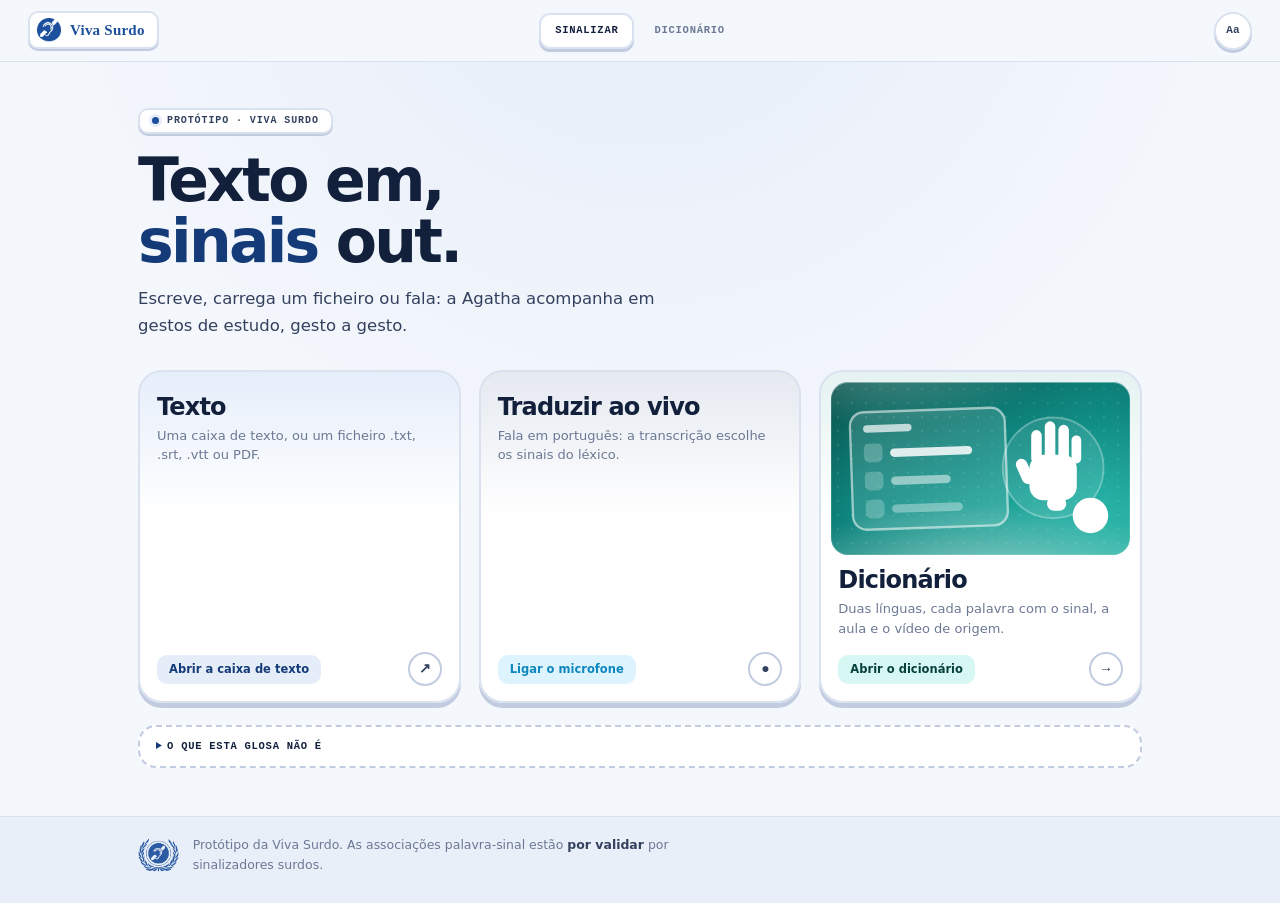
==== commit d195f4ba: "vs131: moldura com brilho, Repetir recomeca, cartoes em gradiente" ====
--- a/index.html
+++ b/index.html
@@ -7,7 +7,7 @@
 <meta name="description" content="Cola texto, legendas ou um PDF e vê a glosa em sinais com mãos animadas. Dicionário de sinais de estudo em Língua Gestual Angolana, por validar por sinalizadores surdos. Sem conta, sem recolha de dados.">
 <meta name="theme-color" content="#F4F7FC">
 <link rel="manifest" href="manifest.webmanifest">
-<link rel="apple-touch-icon" href="assets/icon-192.png?v=vs130">
+<link rel="apple-touch-icon" href="assets/icon-192.png?v=vs131">
 <meta name="mobile-web-app-capable" content="yes">
 <meta name="apple-mobile-web-app-title" content="Viva Surdo">
 <meta property="og:type" content="website">
@@ -15,8 +15,8 @@
 <meta property="og:site_name" content="Viva Surdo">
 <meta property="og:title" content="Viva Surdo — texto em, sinais out">
 <meta property="og:description" content="Cola texto, legendas ou um PDF e vê a glosa em sinais com mãos animadas. Glosa de estudo, não tradução automática.">
-<link rel="icon" href="favicon.ico?v=vs130" sizes="any">
-<link rel="stylesheet" href="styles.css?v=vs130">
+<link rel="icon" href="favicon.ico?v=vs131" sizes="any">
+<link rel="stylesheet" href="styles.css?v=vs131">
 <script>
 /* Aplicar as opções de acessibilidade antes do primeiro paint. */
 (function () {
@@ -35,16 +35,16 @@
 <a class="skip" href="#conteudo">Saltar para o conteúdo principal</a>
 <div id="app"></div>
 <span id="route-live" class="sr-only" aria-live="polite"></span>
-<script src="referencias.js?v=vs130"></script>
-<script src="dados.js?v=vs130"></script>
-<script src="lga.js?v=vs130"></script>
-<script src="lga-3d.js?v=vs130"></script>
-<script src="maos.js?v=vs130"></script>
-<script src="vendor/three.min.js?v=vs130"></script>
-<script src="vendor/GLTFLoader.js?v=vs130"></script>
-<script src="avatar.js?v=vs130"></script>
-<script src="sinal3d.js?v=vs130"></script>
-<script src="aoVivo.js?v=vs130"></script>
-<script src="app.js?v=vs130"></script>
+<script src="referencias.js?v=vs131"></script>
+<script src="dados.js?v=vs131"></script>
+<script src="lga.js?v=vs131"></script>
+<script src="lga-3d.js?v=vs131"></script>
+<script src="maos.js?v=vs131"></script>
+<script src="vendor/three.min.js?v=vs131"></script>
+<script src="vendor/GLTFLoader.js?v=vs131"></script>
+<script src="avatar.js?v=vs131"></script>
+<script src="sinal3d.js?v=vs131"></script>
+<script src="aoVivo.js?v=vs131"></script>
+<script src="app.js?v=vs131"></script>
 </body>
 </html>
--- a/styles.css
+++ b/styles.css
@@ -256,19 +256,21 @@
   gap: 18px; margin-top: clamp(20px, 3.4vh, 32px);
 }
 
-/* Cada cartão é um pequeno cartaz: campo de cor, ilustração, número, e uma
-   acção escrita por baixo. As cores entram por variáveis para servir o tema
-   claro, o escuro e o contraste alto sem duplicar regras. */
+/* Cada cartão é um pequeno cartaz: um campo de cor que escorre para branco na
+   base, a ilustração, e uma acção escrita por baixo. As cores entram por
+   variáveis para servir o tema claro, o escuro e o contraste alto. */
 .modo-card {
-  --card-bg: linear-gradient(155deg, var(--brand) 0%, var(--brand-deep) 100%);
-  --card-ink: var(--brand-ink);
+  --card-accent: #1B63D6;
+  --card-bg: linear-gradient(158deg, #0A3E96 0%, #1B63D6 52%, #4E93F0 100%);
+  --card-ink: #FFFFFF;
   --card-cta: var(--brand-deep);
   --card-cta-bg: var(--brand-soft);
   position: relative;
   display: flex; flex-direction: column;
   padding: 10px;
   border: 2px solid var(--line); border-radius: 24px;
-  background: var(--surface); color: var(--ink);
+  background: linear-gradient(180deg, color-mix(in srgb, var(--card-accent) 11%, var(--surface)) 0%, var(--surface) 44%);
+  color: var(--ink);
   font: inherit; text-align: left; text-decoration: none; cursor: pointer;
   box-shadow: 0 5px 0 var(--line-strong);
   transition: transform .18s ease, border-color .18s ease, box-shadow .18s ease;
@@ -276,68 +278,62 @@
 .modo-card:hover { transform: translateY(-4px); border-color: var(--line-strong); box-shadow: 0 9px 0 var(--line-strong); }
 .modo-card:active { transform: translateY(0); box-shadow: 0 3px 0 var(--line-strong); }
 .modo-card.ao-vivo {
-  --card-bg: linear-gradient(155deg, var(--blue) 0%, var(--blue-deep) 100%);
-  --card-ink: var(--blue-ink);
+  --card-accent: #123B7A;
+  --card-bg: linear-gradient(158deg, #06152F 0%, #0D2E63 48%, #1B4FA8 100%);
   --card-cta: var(--blue-deep);
   --card-cta-bg: var(--blue-soft);
 }
 .modo-card.dicionario {
-  --card-bg: linear-gradient(155deg, var(--yellow) 0%, var(--orange) 100%);
-  --card-ink: var(--yellow-ink);
-  --card-cta: var(--yellow-ink);
-  --card-cta-bg: var(--yellow-soft);
+  --card-accent: #0F8C84;
+  --card-bg: linear-gradient(158deg, #0B5751 0%, #0F8C84 48%, #38CFC0 100%);
+  --card-cta: #08403C;
+  --card-cta-bg: #D6F7F3;
 }
 /* no escuro os tons "soft" são escuros: a acção passa a ser uma pastilha cheia */
 [data-tema-escuro] .modo-card.texto {
-  --card-ink: var(--ink);
   --card-cta: var(--bg-deep); --card-cta-bg: var(--brand);
 }
 [data-tema-escuro] .modo-card.ao-vivo {
-  --card-ink: var(--ink);
   --card-cta: var(--bg-deep); --card-cta-bg: var(--blue);
 }
 [data-tema-escuro] .modo-card.dicionario {
-  --card-cta: var(--bg-deep); --card-cta-bg: var(--yellow);
-}
-/* no contraste alto não há tons pastel: preto sobre o acento */
+  --card-cta: var(--bg-deep); --card-cta-bg: #38CFC0;
+}
+/* no contraste alto não há gradientes: preto sobre branco */
+[data-contraste-alto] .modo-card { background: var(--surface); }
+[data-contraste-alto] .mode-art { --card-bg: #000; }
+[data-contraste-alto] .mode-art::after { display: none; }
 [data-contraste-alto] .modo-card.texto,
-[data-contraste-alto] .modo-card.dicionario { --card-cta: #000; --card-cta-bg: var(--yellow); }
-[data-contraste-alto] .modo-card.ao-vivo { --card-cta: #000; --card-cta-bg: var(--blue); }
+[data-contraste-alto] .modo-card.ao-vivo,
+[data-contraste-alto] .modo-card.dicionario { --card-cta: #000; --card-cta-bg: #FFFFFF; }
 
 .mode-art {
   position: relative; display: block; overflow: hidden;
   aspect-ratio: 320 / 186;
   border-radius: 17px;
   background: var(--card-bg); color: var(--card-ink);
-  box-shadow: inset 0 1px 0 rgba(255, 255, 255, .28), inset 0 -22px 34px rgba(0, 0, 0, .13);
+  box-shadow:
+    inset 0 1px 0 rgba(255, 255, 255, .32),
+    inset 0 0 0 1px rgba(255, 255, 255, .12),
+    inset 0 -26px 38px rgba(0, 0, 0, .12);
 }
 .mode-art::before {
   content: ""; position: absolute; inset: 0; pointer-events: none;
   background-image: radial-gradient(currentColor 1px, transparent 1px);
-  background-size: 14px 14px; opacity: .13;
-}
+  background-size: 14px 14px; opacity: .1;
+}
+/* a luz branca sobe da base, como o brilho de baixo da Gemini Live */
 .mode-art::after {
   content: ""; position: absolute; inset: 0; pointer-events: none;
-  background: radial-gradient(110% 76% at 22% 0%, rgba(255, 255, 255, .3), transparent 62%);
+  background:
+    radial-gradient(115% 78% at 50% 120%, rgba(255, 255, 255, .5), rgba(255, 255, 255, 0) 64%),
+    radial-gradient(90% 60% at 18% -12%, rgba(255, 255, 255, .26), transparent 62%);
 }
 .mode-art svg {
   position: absolute; inset: 0; width: 100%; height: 100%; display: block;
   transition: transform .38s cubic-bezier(.2, .8, .2, 1);
 }
 .modo-card:hover .mode-art svg { transform: scale(1.04) rotate(-.7deg); }
-.mode-num {
-  position: absolute; right: 8px; top: -18px; z-index: 1; pointer-events: none;
-  font: 900 88px/1 var(--display); letter-spacing: -.07em;
-  color: currentColor; opacity: .15;
-}
-.mode-eyebrow {
-  position: absolute; left: 12px; top: 12px; z-index: 2;
-  padding: 6px 9px; border-radius: 999px;
-  color: inherit;
-  background: color-mix(in srgb, var(--card-ink) 15%, transparent);
-  border: 1px solid color-mix(in srgb, var(--card-ink) 26%, transparent);
-  font: 800 9px/1 var(--mono); letter-spacing: .11em; text-transform: uppercase;
-}
 
 .mode-copy { display: flex; flex-direction: column; flex: 1 1 auto; min-width: 0; padding: 13px 7px 5px; }
 .mode-name {
@@ -1028,7 +1024,6 @@
   .modo-card { flex-direction: column; padding: 8px; border-radius: 20px; }
   .mode-art { flex: none; width: 100%; max-width: none; }
   .mode-copy { padding: 11px 7px 3px; }
-  .mode-num { font-size: 64px; top: -12px; }
   @keyframes sobe {
     from { opacity: 0; transform: translateY(10px); }
     to { opacity: 1; transform: translateY(0); }
@@ -1037,16 +1032,103 @@
 
 @media (max-width: 420px) {
   .marca span { display: none; }
-  .mode-num { font-size: 54px; }
   .mode-sub { font-size: 12.5px; }
+}
+
+/* ---------------- brilho do microfone ----------------
+   Sem canvas e sem rAF: três camadas puramente CSS.
+   1. o halo (body::before): um clarão parado colado às bordas, desfocado uma
+      vez e só com opacidade a mudar — não repinta durante a animação;
+   2. o anel (html::before): um gradiente cónico cortado à moldura; anima só o
+      ângulo registado, por isso pinta a moldura e mais nada;
+   3. a névoa (html::after): sobe da base e anima apenas opacidade/transform,
+      que fica no compositor.
+   Nada disto é DOM extra. */
+@property --vivo-angulo {
+  syntax: '<angle>';
+  inherits: false;
+  initial-value: 0deg;
+}
+
+body::before,
+html::before,
+html::after {
+  content: ""; position: fixed;
+  pointer-events: none;
+  opacity: 0; visibility: hidden;
+  transition: opacity .5s ease, visibility .5s ease;
+}
+/* 0 — o halo: a cor a entornar para dentro das bordas, mais forte em baixo */
+body::before {
+  inset: 0; z-index: 84;
+  background:
+    linear-gradient(180deg, rgba(56, 207, 192, .26), rgba(56, 207, 192, 0) 6%),
+    linear-gradient(0deg, rgba(28, 176, 246, .40), rgba(28, 176, 246, 0) 14%),
+    linear-gradient(90deg, rgba(28, 79, 156, .30), rgba(28, 79, 156, 0) 6%),
+    linear-gradient(270deg, rgba(139, 92, 246, .26), rgba(139, 92, 246, 0) 6%);
+  filter: blur(24px);
+}
+/* 1 — a moldura: um anel fino cortado de um gradiente cónico */
+html::before {
+  inset: 0; z-index: 85; padding: 4px;
+  background: conic-gradient(from var(--vivo-angulo) at 50% 64%,
+    #1C4F9C, #1CB0F6, #38CFC0, #8B5CF6, #1CB0F6, #1C4F9C);
+  -webkit-mask: linear-gradient(#000 0 0) content-box, linear-gradient(#000 0 0);
+  -webkit-mask-composite: xor;
+  mask: linear-gradient(#000 0 0) content-box, linear-gradient(#000 0 0);
+  mask-composite: exclude;
+  /* Passos de 4° cinco vezes por segundo: o olho não distingue um salto de 4°
+     num anel de 4px, e a moldura repinta 5×/s em vez de 60×/s. */
+  animation: vivo-girar 18s steps(90) infinite paused;
+}
+/* 2 — a névoa que sobe da base, mais alta ao centro */
+html::after {
+  left: -12%; right: -12%; bottom: -14%; height: 40vh; z-index: 85;
+  background:
+    radial-gradient(52% 96% at 50% 100%, rgba(28, 176, 246, .64), rgba(28, 176, 246, 0) 70%),
+    radial-gradient(40% 88% at 12% 100%, rgba(139, 92, 246, .44), transparent 72%),
+    radial-gradient(42% 88% at 88% 100%, rgba(56, 207, 192, .48), transparent 72%);
+  animation: vivo-respira 7s ease-in-out infinite alternate paused;
+  will-change: opacity;
+}
+html.vivo-ligado body::before { opacity: .9; visibility: visible; }
+html.vivo-ligado::before { opacity: 1; visibility: visible; }
+html.vivo-ligado::after { opacity: 1; visibility: visible; }
+html.vivo-ligado:not(.vivo-pausado)::before,
+html.vivo-ligado:not(.vivo-pausado)::after { animation-play-state: running; }
+
+@keyframes vivo-girar { to { --vivo-angulo: 360deg; } }
+@keyframes vivo-respira {
+  from { opacity: .55; transform: translateY(10px); }
+  to { opacity: 1; transform: translateY(-6px); }
+}
+
+html[data-contraste-alto]::before,
+html[data-contraste-alto]::after { animation: none !important; }
+html[data-contraste-alto]::before { background: #FFFFFF; opacity: 1; }
+html[data-contraste-alto]::after { display: none; }
+[data-contraste-alto] body::before { display: none; }
+@media (prefers-contrast: more) {
+  html::before { background: #FFFFFF; animation: none !important; }
+  html::after { display: none; }
+  body::before { display: none; }
+}
+@media (forced-colors: active) {
+  html::before { background: Highlight; animation: none !important; }
+  html::after { display: none; }
+  body::before { display: none; }
 }
 
 /* ---------------- preferências ---------------- */
 @media (prefers-reduced-motion: reduce) {
   html { scroll-behavior: auto; }
   *, *::before, *::after { animation-duration: .001ms !important; transition-duration: .001ms !important; }
+  /* a duração mínima faria o anel girar mil vezes por segundo: pára-o de vez */
+  html::before, html::after { animation: none !important; transition: none !important; }
 }
 [data-movimento-reduzido] { scroll-behavior: auto; }
 [data-movimento-reduzido] *, [data-movimento-reduzido] *::before, [data-movimento-reduzido] *::after {
   animation-duration: .001ms !important; transition-duration: .001ms !important;
 }
+[data-movimento-reduzido]::before,
+[data-movimento-reduzido]::after { animation: none !important; transition: none !important; }
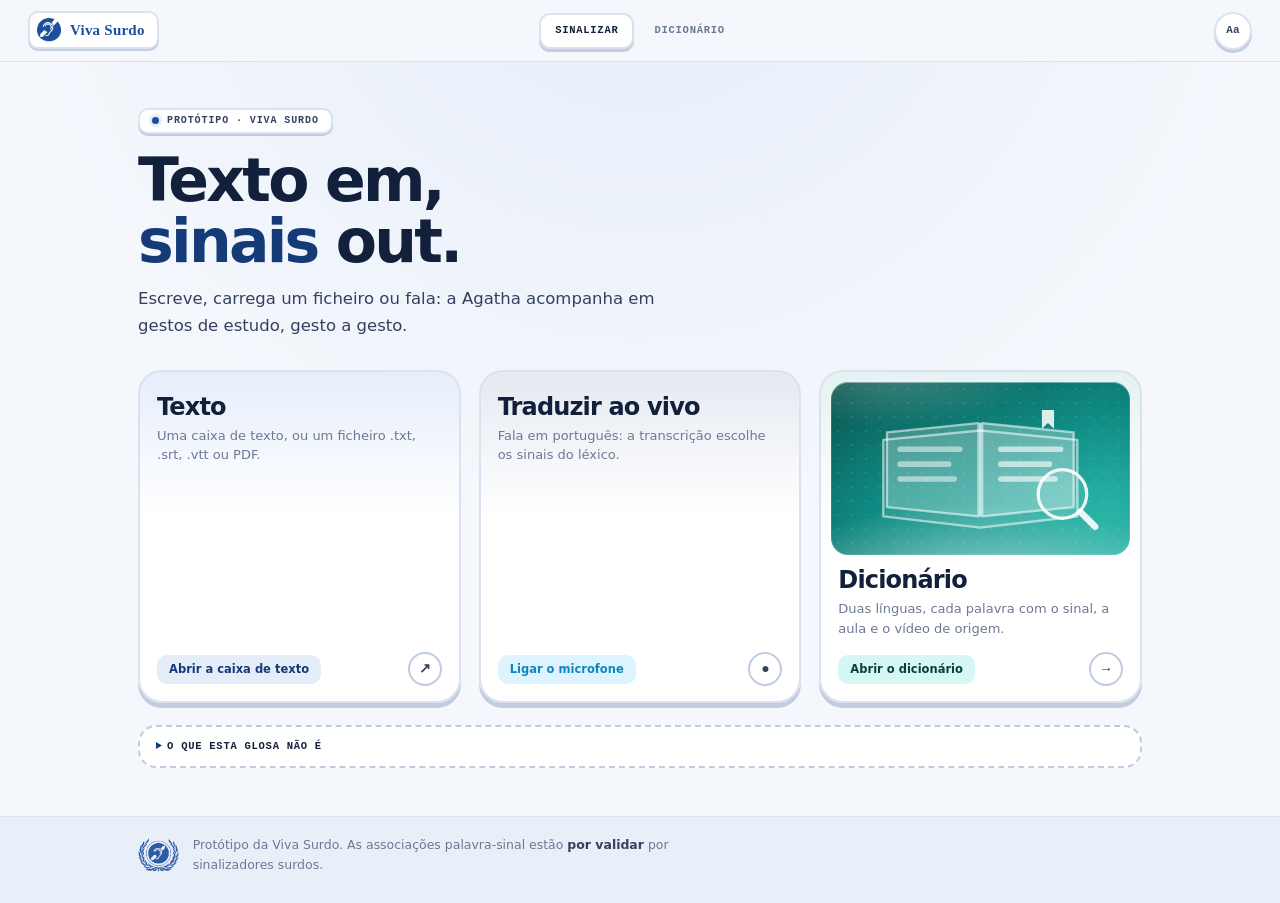
==== commit 70164f99: "Publica vs132: cartoes com objectos e brilho so na borda" ====
--- a/index.html
+++ b/index.html
@@ -7,7 +7,7 @@
 <meta name="description" content="Cola texto, legendas ou um PDF e vê a glosa em sinais com mãos animadas. Dicionário de sinais de estudo em Língua Gestual Angolana, por validar por sinalizadores surdos. Sem conta, sem recolha de dados.">
 <meta name="theme-color" content="#F4F7FC">
 <link rel="manifest" href="manifest.webmanifest">
-<link rel="apple-touch-icon" href="assets/icon-192.png?v=vs131">
+<link rel="apple-touch-icon" href="assets/icon-192.png?v=vs132">
 <meta name="mobile-web-app-capable" content="yes">
 <meta name="apple-mobile-web-app-title" content="Viva Surdo">
 <meta property="og:type" content="website">
@@ -15,8 +15,8 @@
 <meta property="og:site_name" content="Viva Surdo">
 <meta property="og:title" content="Viva Surdo — texto em, sinais out">
 <meta property="og:description" content="Cola texto, legendas ou um PDF e vê a glosa em sinais com mãos animadas. Glosa de estudo, não tradução automática.">
-<link rel="icon" href="favicon.ico?v=vs131" sizes="any">
-<link rel="stylesheet" href="styles.css?v=vs131">
+<link rel="icon" href="favicon.ico?v=vs132" sizes="any">
+<link rel="stylesheet" href="styles.css?v=vs132">
 <script>
 /* Aplicar as opções de acessibilidade antes do primeiro paint. */
 (function () {
@@ -35,16 +35,16 @@
 <a class="skip" href="#conteudo">Saltar para o conteúdo principal</a>
 <div id="app"></div>
 <span id="route-live" class="sr-only" aria-live="polite"></span>
-<script src="referencias.js?v=vs131"></script>
-<script src="dados.js?v=vs131"></script>
-<script src="lga.js?v=vs131"></script>
-<script src="lga-3d.js?v=vs131"></script>
-<script src="maos.js?v=vs131"></script>
-<script src="vendor/three.min.js?v=vs131"></script>
-<script src="vendor/GLTFLoader.js?v=vs131"></script>
-<script src="avatar.js?v=vs131"></script>
-<script src="sinal3d.js?v=vs131"></script>
-<script src="aoVivo.js?v=vs131"></script>
-<script src="app.js?v=vs131"></script>
+<script src="referencias.js?v=vs132"></script>
+<script src="dados.js?v=vs132"></script>
+<script src="lga.js?v=vs132"></script>
+<script src="lga-3d.js?v=vs132"></script>
+<script src="maos.js?v=vs132"></script>
+<script src="vendor/three.min.js?v=vs132"></script>
+<script src="vendor/GLTFLoader.js?v=vs132"></script>
+<script src="avatar.js?v=vs132"></script>
+<script src="sinal3d.js?v=vs132"></script>
+<script src="aoVivo.js?v=vs132"></script>
+<script src="app.js?v=vs132"></script>
 </body>
 </html>
--- a/styles.css
+++ b/styles.css
@@ -1058,36 +1058,34 @@
   opacity: 0; visibility: hidden;
   transition: opacity .5s ease, visibility .5s ease;
 }
-/* 0 — o halo: a cor a entornar para dentro das bordas, mais forte em baixo */
+/* 0 — o brilho colado à borda: sombras interiores paradas, sem desfoque de
+   camada nem gradiente a atravessar o conteúdo */
 body::before {
   inset: 0; z-index: 84;
-  background:
-    linear-gradient(180deg, rgba(56, 207, 192, .26), rgba(56, 207, 192, 0) 6%),
-    linear-gradient(0deg, rgba(28, 176, 246, .40), rgba(28, 176, 246, 0) 14%),
-    linear-gradient(90deg, rgba(28, 79, 156, .30), rgba(28, 79, 156, 0) 6%),
-    linear-gradient(270deg, rgba(139, 92, 246, .26), rgba(139, 92, 246, 0) 6%);
-  filter: blur(24px);
+  box-shadow:
+    inset 0 0 0 1px rgba(28, 176, 246, .34),
+    inset 0 0 26px -6px rgba(28, 176, 246, .55),
+    inset 0 0 96px -34px rgba(56, 207, 192, .55);
 }
 /* 1 — a moldura: um anel fino cortado de um gradiente cónico */
 html::before {
-  inset: 0; z-index: 85; padding: 4px;
+  inset: 0; z-index: 85; padding: 3px;
   background: conic-gradient(from var(--vivo-angulo) at 50% 64%,
-    #1C4F9C, #1CB0F6, #38CFC0, #8B5CF6, #1CB0F6, #1C4F9C);
+    #2E7CE0, #1CB0F6, #38CFC0, #1CB0F6, #2E7CE0);
   -webkit-mask: linear-gradient(#000 0 0) content-box, linear-gradient(#000 0 0);
   -webkit-mask-composite: xor;
   mask: linear-gradient(#000 0 0) content-box, linear-gradient(#000 0 0);
   mask-composite: exclude;
   /* Passos de 4° cinco vezes por segundo: o olho não distingue um salto de 4°
-     num anel de 4px, e a moldura repinta 5×/s em vez de 60×/s. */
+     num anel de 3px, e a moldura repinta 5×/s em vez de 60×/s. */
   animation: vivo-girar 18s steps(90) infinite paused;
 }
 /* 2 — a névoa que sobe da base, mais alta ao centro */
 html::after {
-  left: -12%; right: -12%; bottom: -14%; height: 40vh; z-index: 85;
+  left: -10%; right: -10%; bottom: -8%; height: 34vh; z-index: 85;
   background:
-    radial-gradient(52% 96% at 50% 100%, rgba(28, 176, 246, .64), rgba(28, 176, 246, 0) 70%),
-    radial-gradient(40% 88% at 12% 100%, rgba(139, 92, 246, .44), transparent 72%),
-    radial-gradient(42% 88% at 88% 100%, rgba(56, 207, 192, .48), transparent 72%);
+    radial-gradient(46% 100% at 50% 100%, rgba(28, 176, 246, .6), rgba(28, 176, 246, 0) 74%),
+    radial-gradient(82% 92% at 50% 100%, rgba(56, 207, 192, .34), transparent 80%);
   animation: vivo-respira 7s ease-in-out infinite alternate paused;
   will-change: opacity;
 }
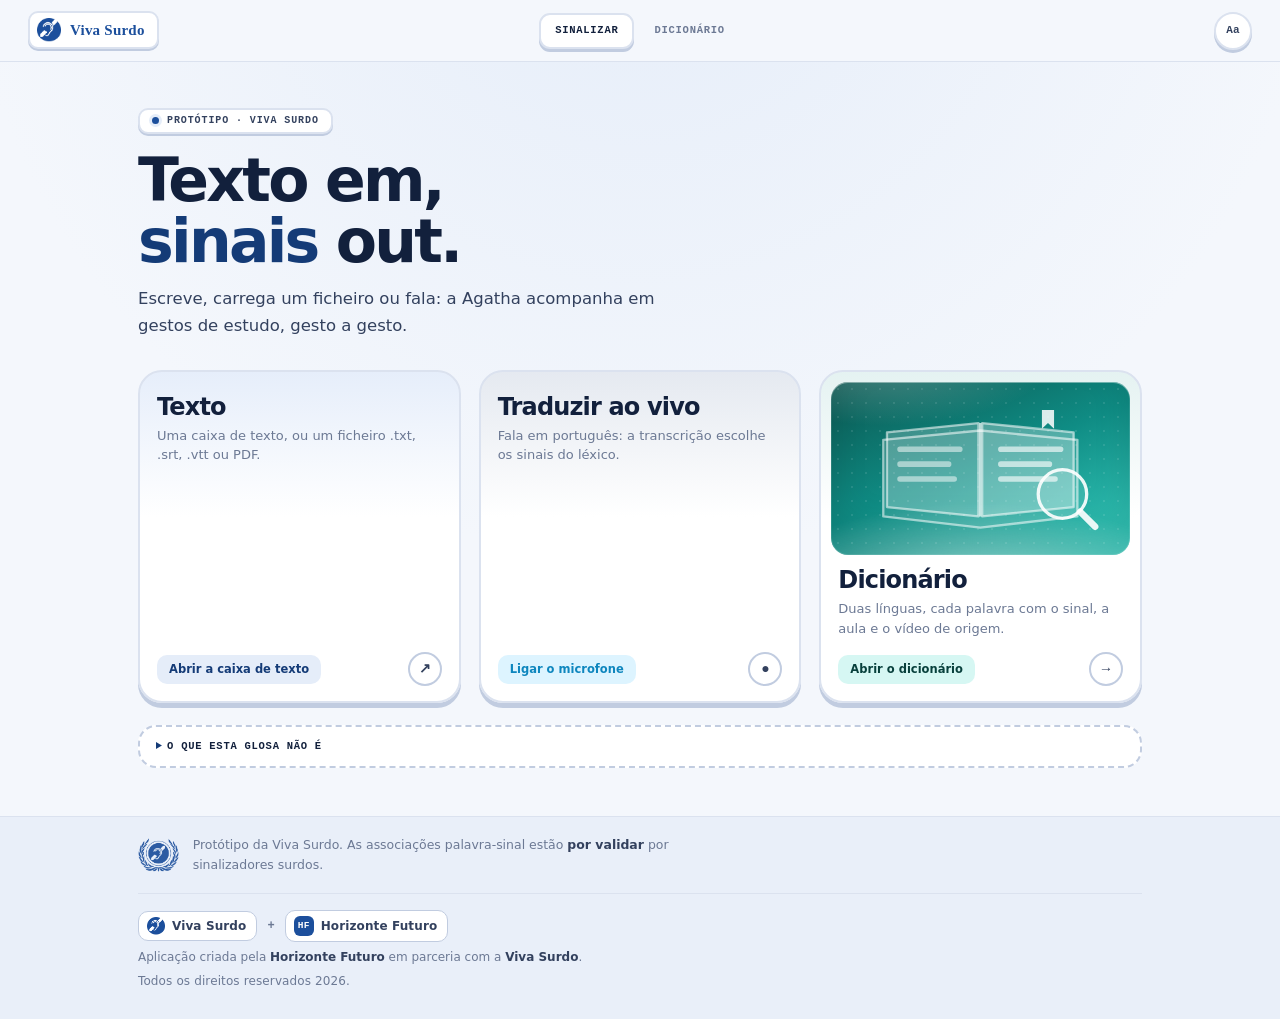
==== commit 8f8bd111: "Publica vs134: cinta de agua, bandeira de Angola e descricao IS no cartao" ====
--- a/index.html
+++ b/index.html
@@ -7,7 +7,7 @@
 <meta name="description" content="Cola texto, legendas ou um PDF e vê a glosa em sinais com mãos animadas. Dicionário de sinais de estudo em Língua Gestual Angolana, por validar por sinalizadores surdos. Sem conta, sem recolha de dados.">
 <meta name="theme-color" content="#F4F7FC">
 <link rel="manifest" href="manifest.webmanifest">
-<link rel="apple-touch-icon" href="assets/icon-192.png?v=vs132">
+<link rel="apple-touch-icon" href="assets/icon-192.png?v=vs134">
 <meta name="mobile-web-app-capable" content="yes">
 <meta name="apple-mobile-web-app-title" content="Viva Surdo">
 <meta property="og:type" content="website">
@@ -15,8 +15,8 @@
 <meta property="og:site_name" content="Viva Surdo">
 <meta property="og:title" content="Viva Surdo — texto em, sinais out">
 <meta property="og:description" content="Cola texto, legendas ou um PDF e vê a glosa em sinais com mãos animadas. Glosa de estudo, não tradução automática.">
-<link rel="icon" href="favicon.ico?v=vs132" sizes="any">
-<link rel="stylesheet" href="styles.css?v=vs132">
+<link rel="icon" href="favicon.ico?v=vs134" sizes="any">
+<link rel="stylesheet" href="styles.css?v=vs134">
 <script>
 /* Aplicar as opções de acessibilidade antes do primeiro paint. */
 (function () {
@@ -35,16 +35,47 @@
 <a class="skip" href="#conteudo">Saltar para o conteúdo principal</a>
 <div id="app"></div>
 <span id="route-live" class="sr-only" aria-live="polite"></span>
-<script src="referencias.js?v=vs132"></script>
-<script src="dados.js?v=vs132"></script>
-<script src="lga.js?v=vs132"></script>
-<script src="lga-3d.js?v=vs132"></script>
-<script src="maos.js?v=vs132"></script>
-<script src="vendor/three.min.js?v=vs132"></script>
-<script src="vendor/GLTFLoader.js?v=vs132"></script>
-<script src="avatar.js?v=vs132"></script>
-<script src="sinal3d.js?v=vs132"></script>
-<script src="aoVivo.js?v=vs132"></script>
-<script src="app.js?v=vs132"></script>
+<div id="vivo-fluxo" class="vivo-fluxo" aria-hidden="true">
+  <!-- o clarão: uma cópia estática, desfocada e ondulada pela turbulência. Fica
+       num SVG próprio porque qualquer animação no mesmo SVG obriga o Chrome a
+       repetir os filtros de ecrã inteiro a cada quadro (10 fps em vez de 60). -->
+  <svg class="vivo-liquido vivo-liquido-veu" viewBox="0 0 1600 1000" preserveAspectRatio="none" focusable="false">
+    <defs>
+      <filter id="vivo-onda" x="-15%" y="-15%" width="130%" height="130%" color-interpolation-filters="sRGB">
+        <feTurbulence type="fractalNoise" baseFrequency="0.008 0.012" numOctaves="2" seed="11" result="ruido"/>
+        <feDisplacementMap in="SourceGraphic" in2="ruido" scale="26" xChannelSelector="R" yChannelSelector="G"/>
+      </filter>
+      <!-- uma só cinta (a «#2 Ribbon» da referência): um laço fechado de béziers -->
+      <path id="vivo-cinta" fill="none" d="M 800,78.2 C 809.2,78.5 818.5,80.3 827.4,82.7 C 836.3,85 845,89.5 853.5,92.4 C 862,95.4 870.1,99.3 878.7,100.5 C 887.3,101.8 895.7,101.8 905.1,99.8 C 914.5,97.7 924.5,93 935.2,88.2 C 945.8,83.3 957.6,76 969.1,70.7 C 980.5,65.4 992.9,59.4 1003.8,56.5 C 1014.7,53.6 1025.5,52.3 1034.6,53.2 C 1043.8,54.2 1051.5,58.3 1058.6,62.4 C 1065.7,66.5 1070.9,73.3 1077.2,77.8 C 1083.6,82.4 1088.8,87.8 1096.5,89.7 C 1104.3,91.7 1112.6,92.1 1123.7,89.7 C 1134.8,87.4 1148.2,81.9 1163.1,75.7 C 1177.9,69.5 1195.7,60.3 1212.8,52.7 C 1229.9,45.1 1249.1,36.2 1265.8,30.1 C 1282.5,24.1 1299.2,18.9 1313,16.4 C 1326.9,13.9 1338.8,13.9 1348.8,15.3 C 1358.9,16.7 1366.2,20.8 1373.4,24.8 C 1380.5,28.7 1385.6,34.4 1391.9,39.2 C 1398.1,43.9 1403.9,48.9 1410.8,53.4 C 1417.7,57.8 1425.5,61.6 1433.2,65.8 C 1440.8,70.1 1449.7,73.8 1456.7,79 C 1463.6,84.3 1470.7,90 1475,97.5 C 1479.2,105 1481.7,114 1482,124.1 C 1482.2,134.2 1479.4,146.4 1476.4,158.1 C 1473.4,169.8 1467.5,182.8 1463.9,194.3 C 1460.4,205.8 1455.8,217.2 1455.1,227 C 1454.3,236.7 1455.3,245.2 1459.4,252.9 C 1463.5,260.6 1471.3,266.6 1479.7,273.1 C 1488.1,279.5 1500,284.9 1509.7,291.4 C 1519.5,297.9 1530.6,304.5 1538,312.3 C 1545.3,320 1551.3,328.6 1553.8,337.8 C 1556.4,347 1555.5,357.3 1553.5,367.4 C 1551.5,377.5 1545.9,388.3 1541.8,398.5 C 1537.8,408.7 1532,418.9 1529.2,428.7 C 1526.4,438.6 1524.4,448 1525.1,457.5 C 1525.7,467 1529,476.1 1533,485.7 C 1537,495.2 1543.7,504.8 1548.8,514.6 C 1554,524.5 1560.2,534.7 1564,544.8 C 1567.7,554.9 1570.4,565.3 1571.4,575.4 C 1572.3,585.5 1570.9,595.5 1569.8,605.3 C 1568.7,615.2 1565.6,624.7 1564.6,634.5 C 1563.6,644.4 1562.5,654 1563.7,664.3 C 1564.8,674.6 1567.8,685.2 1571.5,696.3 C 1575.2,707.4 1581.5,719.3 1585.7,730.9 C 1590,742.6 1595.7,755 1597.2,766.2 C 1598.7,777.3 1599.1,788.6 1595,797.9 C 1590.8,807.2 1583.1,815.5 1572.4,821.9 C 1561.6,828.3 1546.3,832.9 1530.7,836.5 C 1515.2,840 1495.9,841.5 1479.1,843.3 C 1462.2,845.1 1444.2,845.4 1429.8,847.1 C 1415.3,848.8 1402.5,850.3 1392.5,853.3 C 1382.5,856.4 1375.7,860.5 1369.6,865.1 C 1363.5,869.8 1360.4,875.9 1356.1,881.3 C 1351.8,886.7 1348.7,892.8 1343.6,897.5 C 1338.6,902.2 1332.8,906.4 1325.9,909.4 C 1318.9,912.5 1310.2,914.2 1301.8,916 C 1293.5,917.7 1283.9,918.3 1275.7,920.1 C 1267.5,921.9 1259.4,923.6 1252.7,926.8 C 1246,930 1240.7,934.3 1235.5,939.3 C 1230.3,944.3 1226.6,951 1221.5,956.6 C 1216.3,962.2 1211.7,968.9 1204.7,972.9 C 1197.7,977 1189.5,980.4 1179.5,981 C 1169.4,981.5 1157.1,979.7 1144.4,976.5 C 1131.6,973.2 1116.8,966.9 1103.2,961.6 C 1089.5,956.3 1075.1,948.9 1062.7,944.6 C 1050.3,940.2 1038.7,936.1 1028.7,935.5 C 1018.7,934.9 1010.5,936.9 1002.6,940.8 C 994.6,944.8 988.3,952.4 980.8,959.2 C 973.4,966 966.5,975.4 958,981.6 C 949.6,987.7 940.4,993.9 930.2,996.1 C 920.1,998.3 908.7,997.8 897.4,994.7 C 886.1,991.5 873.9,984.4 862.6,977.2 C 851.3,970 840.1,959.6 829.6,951.4 C 819.2,943.2 809.5,934.1 800,927.8 C 790.5,921.4 781.8,916.6 772.9,913.2 C 764,909.9 755.3,909 746.5,907.7 C 737.7,906.4 728.8,906.7 720.2,905.3 C 711.6,903.9 703.1,902.3 695.1,899.5 C 687.2,896.7 679.8,892.3 672.5,888.6 C 665.2,884.8 658.9,879.6 651.5,877.1 C 644.1,874.6 637.3,872.4 628.3,873.7 C 619.4,875 609.7,878.7 597.9,884.9 C 586,891.1 572.1,901 557.2,911 C 542.2,920.9 524.7,934 508,944.6 C 491.3,955.2 473,966.7 457.1,974.5 C 441.2,982.2 425.5,988.2 412.6,990.9 C 399.8,993.7 389,992.9 380,990.8 C 371,988.7 364.9,983.1 358.6,978.2 C 352.3,973.4 348.2,966.6 342.3,961.7 C 336.4,956.9 330.9,952.2 323.3,949.4 C 315.7,946.5 306.7,945.3 296.6,944.6 C 286.6,943.8 274.5,944.9 263.1,945 C 251.7,945.2 239,946.1 228.2,945.2 C 217.5,944.3 207.1,942.8 198.5,939.8 C 190,936.8 183.3,932.2 177.1,927.1 C 170.9,922 166.7,915.5 161.5,909.3 C 156.3,903.1 151.9,896.3 145.9,890.1 C 139.8,883.9 132.8,878 125.1,872 C 117.4,866 107.8,860.5 99.6,854.1 C 91.3,847.7 81.8,841.3 75.6,833.5 C 69.4,825.8 63.9,817.2 62.3,807.5 C 60.6,797.7 61.9,786.6 65.9,775.1 C 69.8,763.6 77.9,750.7 85.9,738.4 C 93.8,726.2 105.3,713.3 113.7,701.7 C 122.1,690.1 131.5,678.9 136.3,668.8 C 141,658.8 143.6,649.9 142.2,641.5 C 140.8,633.1 135.1,625.9 127.7,618.3 C 120.4,610.7 108.7,603.8 98.3,596 C 87.8,588.3 74.9,580.4 65.1,571.8 C 55.2,563.3 45.7,554.1 39,544.6 C 32.4,535.2 28.2,525.1 25.1,515.2 C 22,505.2 21.7,494.9 20.5,484.8 C 19.4,474.6 19.6,464.4 18.2,454.2 C 16.8,443.9 14.8,433.5 12.1,423 C 9.4,412.4 5,401.6 2,390.8 C -1,380 -5.1,368.8 -6.1,358.2 C -7.2,347.5 -7.3,336.8 -4.2,327 C -1.1,317.3 4.9,308 12.4,299.7 C 20,291.3 31.1,284.1 41.2,277 C 51.3,269.9 63.8,264 73.1,257.3 C 82.4,250.6 91.4,244.3 97.1,236.6 C 102.8,228.9 105.8,220.6 107.2,211.2 C 108.6,201.9 106.5,191 105.6,180.3 C 104.8,169.6 101.8,157.5 102.2,147.3 C 102.7,137 103.6,126.5 108.3,118.8 C 113.1,111.1 120.7,104.8 130.7,100.8 C 140.7,96.9 154.5,95.5 168.2,95 C 182,94.5 198.7,96.5 213.3,97.7 C 228,99 243.5,101.5 256.3,102.4 C 269.1,103.3 280.6,104 290.3,103.2 C 300,102.4 307.4,100.1 314.6,97.7 C 321.8,95.2 327.2,91.3 333.8,88.3 C 340.4,85.3 346.6,81.9 354.2,79.8 C 361.8,77.7 370.4,76.4 379.3,75.6 C 388.3,74.8 398.6,75.5 407.8,75.1 C 417.1,74.8 426.9,75.2 434.9,73.3 C 442.9,71.4 449.9,68.8 455.8,63.7 C 461.6,58.7 465.6,51.4 469.9,43.2 C 474.1,35.1 476.8,24.1 481.4,14.9 C 486,5.7 490.4,-5.1 497.5,-12 C 504.5,-18.9 513,-24.9 523.5,-26.5 C 534,-28.1 547,-26.3 560.4,-21.6 C 573.7,-16.9 589.3,-7.6 603.8,1.7 C 618.2,11 633.5,23.9 647.1,34.2 C 660.7,44.5 673.7,55.8 685.4,63.5 C 697.1,71.2 707.4,77.2 717.4,80.6 C 727.4,84.1 736.2,84.2 745.4,84.2 C 754.6,84.2 763.4,81.5 772.5,80.5 C 781.6,79.5 790.8,77.8 800,78.2 Z"/>
+    </defs>
+    <g class="vivo-veu"><use class="vivo-risco" href="#vivo-cinta"/></g>
+  </svg>
+  <!-- a água que corre: dois traços sem filtro, um largo e um fino -->
+  <svg class="vivo-liquido vivo-liquido-agua" viewBox="0 0 1600 1000" preserveAspectRatio="none" focusable="false">
+    <defs>
+      <linearGradient id="vivo-azul" x1="100%" y1="100%" x2="0%" y2="0%">
+        <stop offset="0%" stop-color="#1157AE"/>
+        <stop offset="25%" stop-color="#3FA9EE"/>
+        <stop offset="55%" stop-color="#0F63C2"/>
+        <stop offset="82%" stop-color="#6FD0FF"/>
+        <stop offset="100%" stop-color="#0B4E9E"/>
+      </linearGradient>
+    </defs>
+    <g class="vivo-fio"><use class="vivo-risco" href="#vivo-cinta"/></g>
+    <g class="vivo-filamento"><use class="vivo-risco" href="#vivo-cinta"/></g>
+  </svg>
+  <div class="vivo-ondas"><i></i><i></i><i></i></div>
+</div>
+<script src="referencias.js?v=vs134"></script>
+<script src="dados.js?v=vs134"></script>
+<script src="lga.js?v=vs134"></script>
+<script src="lga-3d.js?v=vs134"></script>
+<script src="maos.js?v=vs134"></script>
+<script src="vendor/three.min.js?v=vs134"></script>
+<script src="vendor/GLTFLoader.js?v=vs134"></script>
+<script src="avatar.js?v=vs134"></script>
+<script src="sinal3d.js?v=vs134"></script>
+<script src="aoVivo.js?v=vs134"></script>
+<script src="app.js?v=vs134"></script>
 </body>
 </html>
--- a/styles.css
+++ b/styles.css
@@ -145,7 +145,9 @@
 
 img, svg { max-width: 100%; }
 
-::selection { background: var(--brand-soft); color: var(--ink); }
+::selection { background: var(--brand); color: #fff; }
+[data-tema-escuro] ::selection { background: var(--focus); color: #071123; }
+[data-contraste-alto] ::selection { background: var(--yellow); color: #000; }
 
 :focus-visible { outline: 3px solid var(--focus); outline-offset: 2px; border-radius: 8px; }
 
@@ -221,6 +223,56 @@
 .rodape p { margin: 0; max-width: 64ch; }
 .rodape-marca { display: block; flex: none; width: auto; height: 34px; opacity: .92; }
 .rodape b { color: var(--ink-soft); }
+
+/* créditos: duas marcas, parceria e NIF */
+.rodape-creditos {
+  width: min(100%, 1004px); margin: 18px auto 0; padding-top: 16px;
+  border-top: 1px solid var(--line);
+  display: grid; gap: 6px;
+}
+.creditos-marcas { display: flex; flex-wrap: wrap; align-items: center; gap: 10px; margin: 0 0 2px; }
+.credito-marca {
+  position: relative; display: inline-flex; align-items: center; gap: 7px;
+  padding: 5px 10px 5px 8px;
+  border: 1.5px solid var(--line-strong); border-radius: 10px;
+  background: var(--surface); color: var(--ink-soft);
+  font: 800 12px/1 var(--body); letter-spacing: .01em;
+}
+.credito-marca img { display: block; flex: none; width: 18px; height: 18px; }
+[data-tema-escuro] .credito-marca img,
+[data-contraste-alto] .credito-marca img { filter: brightness(0) invert(1); }
+.credito-e { font: 900 12px/1 var(--mono); color: var(--muted); }
+.credito-sigla {
+  display: grid; place-items: center; flex: none;
+  width: 20px; height: 20px; border-radius: 6px;
+  background: var(--brand); color: var(--brand-ink);
+  font: 900 9.5px/1 var(--mono); letter-spacing: .02em;
+}
+.credito-hf { cursor: help; }
+.credito-hf:hover, .credito-hf:focus-visible { border-color: var(--brand); color: var(--ink); }
+.credito-hf:focus-visible { outline: 2px solid var(--focus); outline-offset: 2px; }
+.credito-nif {
+  position: absolute; left: 50%; bottom: calc(100% + 8px); z-index: 2;
+  transform: translate(-50%, 4px);
+  padding: 6px 9px; border-radius: 8px;
+  border: 1.5px solid var(--ink); background: var(--ink); color: var(--bg);
+  font: 700 11px/1 var(--mono); letter-spacing: .03em; white-space: nowrap;
+  opacity: 0; visibility: hidden;
+  transition: opacity .13s ease, transform .13s ease, visibility .13s ease;
+}
+.credito-nif::after {
+  content: ""; position: absolute; left: 50%; top: 100%;
+  width: 7px; height: 7px; margin-left: -3.5px; margin-top: -3.5px;
+  background: var(--ink); transform: rotate(45deg);
+}
+.credito-hf:hover .credito-nif,
+.credito-hf:focus-visible .credito-nif,
+.credito-hf:focus-within .credito-nif {
+  opacity: 1; visibility: visible; transform: translate(-50%, 0);
+}
+.creditos-txt, .creditos-dir { margin: 0; font: 500 12px/1.55 var(--body); color: var(--muted); }
+.creditos-txt b { color: var(--ink-soft); }
+.creditos-dir { color: var(--muted); letter-spacing: .01em; }
 
 /* ---------------- cabeçalho de página ---------------- */
 .entrada { max-width: 780px; margin-top: clamp(6px, 1.6vh, 20px); }
@@ -645,6 +697,9 @@
   border: 1px solid color-mix(in srgb, currentColor 22%, transparent);
   font: 800 9.5px/1 var(--mono); letter-spacing: .05em; text-transform: uppercase;
 }
+/* o cartão IS ainda não mostra descrição: as fichas descem para junto da seta,
+   senão fica um vazio solto no meio do cartão */
+.fonte-card.is .fonte-chips { margin-top: auto; }
 .fonte-seta {
   display: inline-flex; align-items: center; gap: 8px; align-self: flex-start;
   margin-top: auto; padding-top: 12px;
@@ -700,11 +755,10 @@
 /* O painel é estreito e alto: o palco azul leva 85% da altura e os controlos
    flutuam por cima do fundo do palco, em vez de roubar espaço à figura. */
 .sg-painel {
-  position: fixed; right: 18px; bottom: 18px; z-index: 79;
+  position: fixed; right: 18px; top: 14px; bottom: 14px; z-index: 79;
   display: flex; flex-direction: column; gap: 6px;
   width: min(430px, calc(100vw - 24px));
-  height: 84dvh;
-  max-height: calc(100dvh - 36px);
+  height: auto; max-height: none;
   overflow: hidden;
   padding: 10px;
   border: 2px solid var(--line-strong); border-radius: 22px;
@@ -767,7 +821,7 @@
 
 .sg-palco {
   position: relative; width: 100%;
-  flex: 1 1 auto; height: 85%; min-height: 180px;
+  flex: 1 1 auto; min-height: 180px;
   overflow: hidden;
   border: 2px solid var(--line); border-radius: 18px;
   background:
@@ -826,7 +880,17 @@
 .sg-mic[hidden] { display: none; }
 .sg-mic svg { flex: none; }
 
-.sg-chips { display: flex; flex-wrap: wrap; gap: 4px; }
+/* a glosa é uma fila só: com muitas palavras a linha desliza em vez de empurrar
+   o palco para cima */
+.sg-chips {
+  display: flex; flex-wrap: nowrap; gap: 4px;
+  overflow-x: auto; overflow-y: hidden;
+  scrollbar-width: none; scroll-behavior: smooth;
+  padding-bottom: 2px;
+  mask-image: linear-gradient(90deg, transparent 0, #000 8px, #000 calc(100% - 8px), transparent 100%);
+  -webkit-mask-image: linear-gradient(90deg, transparent 0, #000 8px, #000 calc(100% - 8px), transparent 100%);
+}
+.sg-chips::-webkit-scrollbar { display: none; }
 .sg-chips:empty { display: none; }
 .sg-chip {
   flex: 0 0 auto; min-height: 28px; padding: 0 9px;
@@ -834,10 +898,15 @@
   background: rgba(255, 255, 255, .1); color: #DCE7F6;
   font: 800 10px/1 var(--mono); letter-spacing: .05em; text-transform: uppercase;
   cursor: pointer;
+  white-space: nowrap;
 }
 .sg-chip:hover { background: rgba(255, 255, 255, .2); }
-.sg-chip.sg-letra { border-style: dashed; color: #A9BEDC; }
-.sg-chip.on { background: var(--brand); border-color: rgba(255, 255, 255, .55); color: #fff; }
+/* a palavra soletrada é uma palavra só: caixa tracejada, largura do texto */
+.sg-chip.sg-letra { border-style: dashed; color: #A9BEDC; letter-spacing: 0; }
+.sg-chip.on {
+  background: var(--brand); border-color: rgba(255, 255, 255, .55); color: #fff;
+  transform: translateY(-1px);
+}
 
 .sg-rodape { flex: none; display: grid; gap: 2px; padding: 0 2px; min-height: 0; }
 .sg-frase {
@@ -1036,97 +1105,154 @@
 }
 
 /* ---------------- brilho do microfone ----------------
-   Sem canvas e sem rAF: três camadas puramente CSS.
-   1. o halo (body::before): um clarão parado colado às bordas, desfocado uma
-      vez e só com opacidade a mudar — não repinta durante a animação;
-   2. o anel (html::before): um gradiente cónico cortado à moldura; anima só o
-      ângulo registado, por isso pinta a moldura e mais nada;
-   3. a névoa (html::after): sobe da base e anima apenas opacidade/transform,
-      que fica no compositor.
-   Nada disto é DOM extra. */
-@property --vivo-angulo {
-  syntax: '<angle>';
-  inherits: false;
-  initial-value: 0deg;
-}
-
-body::before,
-html::before,
-html::after {
-  content: ""; position: fixed;
-  pointer-events: none;
+   Uma cinta de água azul corre à volta da página enquanto o microfone ouve.
+   É o «#2 Ribbon» da referência: um traço de béziers que entra e sai da borda
+   em ondas, com largura que respira e um escoamento de traços desiguais — não
+   há moldura, nem aresta direita, nem clarão sobre o conteúdo. Fica a 78: por
+   cima da página, por baixo do painel da sinalizadora (79). */
+.vivo-fluxo {
+  position: fixed; inset: 0; z-index: 78;
+  pointer-events: none; user-select: none;
+  contain: strict;
   opacity: 0; visibility: hidden;
   transition: opacity .5s ease, visibility .5s ease;
 }
-/* 0 — o brilho colado à borda: sombras interiores paradas, sem desfoque de
-   camada nem gradiente a atravessar o conteúdo */
-body::before {
-  inset: 0; z-index: 84;
-  box-shadow:
-    inset 0 0 0 1px rgba(28, 176, 246, .34),
-    inset 0 0 26px -6px rgba(28, 176, 246, .55),
-    inset 0 0 96px -34px rgba(56, 207, 192, .55);
-}
-/* 1 — a moldura: um anel fino cortado de um gradiente cónico */
-html::before {
-  inset: 0; z-index: 85; padding: 3px;
-  background: conic-gradient(from var(--vivo-angulo) at 50% 64%,
-    #2E7CE0, #1CB0F6, #38CFC0, #1CB0F6, #2E7CE0);
-  -webkit-mask: linear-gradient(#000 0 0) content-box, linear-gradient(#000 0 0);
-  -webkit-mask-composite: xor;
-  mask: linear-gradient(#000 0 0) content-box, linear-gradient(#000 0 0);
-  mask-composite: exclude;
-  /* Passos de 4° cinco vezes por segundo: o olho não distingue um salto de 4°
-     num anel de 3px, e a moldura repinta 5×/s em vez de 60×/s. */
-  animation: vivo-girar 18s steps(90) infinite paused;
-}
-/* 2 — a névoa que sobe da base, mais alta ao centro */
-html::after {
-  left: -10%; right: -10%; bottom: -8%; height: 34vh; z-index: 85;
-  background:
-    radial-gradient(46% 100% at 50% 100%, rgba(28, 176, 246, .6), rgba(28, 176, 246, 0) 74%),
-    radial-gradient(82% 92% at 50% 100%, rgba(56, 207, 192, .34), transparent 80%);
-  animation: vivo-respira 7s ease-in-out infinite alternate paused;
-  will-change: opacity;
-}
-html.vivo-ligado body::before { opacity: .9; visibility: visible; }
-html.vivo-ligado::before { opacity: 1; visibility: visible; }
-html.vivo-ligado::after { opacity: 1; visibility: visible; }
-html.vivo-ligado:not(.vivo-pausado)::before,
-html.vivo-ligado:not(.vivo-pausado)::after { animation-play-state: running; }
-
-@keyframes vivo-girar { to { --vivo-angulo: 360deg; } }
-@keyframes vivo-respira {
-  from { opacity: .55; transform: translateY(10px); }
-  to { opacity: 1; transform: translateY(-6px); }
-}
-
-html[data-contraste-alto]::before,
-html[data-contraste-alto]::after { animation: none !important; }
-html[data-contraste-alto]::before { background: #FFFFFF; opacity: 1; }
-html[data-contraste-alto]::after { display: none; }
-[data-contraste-alto] body::before { display: none; }
-@media (prefers-contrast: more) {
-  html::before { background: #FFFFFF; animation: none !important; }
-  html::after { display: none; }
-  body::before { display: none; }
-}
-@media (forced-colors: active) {
-  html::before { background: Highlight; animation: none !important; }
-  html::after { display: none; }
-  body::before { display: none; }
-}
-
+.vivo-fluxo * { pointer-events: none !important; }
+html.vivo-ligado .vivo-fluxo { opacity: .85; visibility: visible; }
+
+.vivo-liquido {
+  position: absolute; inset: 0;
+  width: 100%; height: 100%;
+  overflow: visible;
+}
+/* 46 unidades de largura × 0,40 = a cinta fina da referência. O traço é medido
+   no viewBox, por isso acompanha o tamanho da janela em vez de ficar mais
+   grosso no ecrã grande. */
+.vivo-risco {
+  fill: none;
+  stroke: #2A8FD6;
+  stroke-linecap: round; stroke-linejoin: round;
+  stroke-width: calc(46px * .4);
+  stroke-dasharray: 280 230 490 265 205 320 580 195;
+  animation: vivo-corre 34.8s linear infinite;
+}
+/* O clarão é a única camada filtrada — e é estática. O deslocamento pela
+   turbulência é o que dá à borda o ondular de água; como não se move, o Chrome
+   desenha-o uma vez. As duas camadas que correm ficam num SVG sem filtros, senão
+   cada quadro obriga a repetir o filtro de ecrã inteiro e o palco cai para 15 fps. */
+/* Promover o SVG do clarão a camada própria é o que faz o filtro ser desenhado
+   uma vez: sem isto o Chrome repete-o a cada quadro dos traços animados ao lado
+   e o mesmo filtro de 1900×1300 cai para 30 fps. */
+.vivo-liquido-veu { will-change: transform; transform: translateZ(0); }
+.vivo-veu { opacity: .45; filter: url(#vivo-onda) blur(24px); }
+.vivo-veu .vivo-risco { stroke-width: calc(96px * .4); }
+/* a água: uma faixa larga e translúcida, sem filtro, que deixa ver o clarão por
+   baixo e o fio por cima. É o degradê que lhe dá o brilho em vez de um blur. */
+.vivo-fio { opacity: .74; }
+.vivo-fio .vivo-risco { stroke: url(#vivo-azul); animation: vivo-corre 34.8s linear infinite, vivo-respira-fio 16.32s ease-in-out infinite alternate; }
+/* O fio é o realce: um traço claro e fino por dentro da faixa, como a linha de
+   luz que a água apanha. Traz um escoamento próprio (outros traços e outra
+   velocidade) para os brilhos não ficarem paralelos à faixa — era isso que dava
+   a impressão de tubo de plástico. */
+.vivo-filamento { opacity: .55; }
+.vivo-filamento .vivo-risco {
+  stroke: #C6ECFF;
+  stroke-dasharray: 150 210 80 260 340 190 120 240;
+  animation: vivo-corre-fio 13.5s linear infinite, vivo-respira-fio2 13.2s ease-in-out infinite alternate;
+}
+.vivo-veu .vivo-risco { animation: none; }
+.vivo-fluxo .vivo-risco { will-change: stroke-dashoffset, stroke-width; }
+
+@keyframes vivo-corre { from { stroke-dashoffset: 2565; } to { stroke-dashoffset: 0; } }
+@keyframes vivo-corre-fio { from { stroke-dashoffset: 1590; } to { stroke-dashoffset: 0; } }
+/* a cinta incha e aperta em vez de ter uma espessura fixa */
+@keyframes vivo-respira-fio {
+  0%   { stroke-width: calc(92px * .4); }
+  50%  { stroke-width: calc(44px * .4); }
+  100% { stroke-width: calc(72px * .4); }
+}
+@keyframes vivo-respira-fio2 {
+  0%   { stroke-width: calc(24px * .4); }
+  50%  { stroke-width: calc(10px * .4); }
+  100% { stroke-width: calc(18px * .4); }
+}
+
+/* as três ondas rasas no fundo (surge a 30%): um pouco de água a bater na borda */
+.vivo-ondas {
+  position: absolute; inset: auto -8vw -11px -8vw;
+  height: 56px;
+  mix-blend-mode: screen;
+}
+.vivo-ondas i {
+  position: absolute; bottom: -10px; height: 40px;
+  filter: blur(9px); opacity: .3;
+  border-radius: 45% 55% 62% 38% / 58% 42% 58% 42%;
+  will-change: transform, border-radius;
+  animation-duration: 20.4s; animation-timing-function: ease-in-out;
+  animation-iteration-count: infinite; animation-direction: alternate;
+}
+.vivo-ondas i:nth-child(1) {
+  left: -4%; width: 56%;
+  background: radial-gradient(ellipse at 50% 85%, #1E7FD8 0%, #0A2E63 48%, transparent 78%);
+  animation-name: vivo-onda-1; animation-duration: 22.8s;
+}
+.vivo-ondas i:nth-child(2) {
+  left: 22%; width: 58%; height: 47px;
+  background: radial-gradient(ellipse at 50% 90%, #3AA6DE 0%, #1B6FC4 52%, transparent 80%);
+  animation-name: vivo-onda-2; animation-duration: 27.6s;
+}
+.vivo-ondas i:nth-child(3) {
+  right: -4%; width: 54%;
+  background: radial-gradient(ellipse at 50% 85%, #0C4F92 0%, #1E7FD8 45%, #0A2E63 72%, transparent 82%);
+  animation-name: vivo-onda-3;
+}
+@keyframes vivo-onda-1 {
+  0%   { transform: translate3d(-4%, 2px, 0) scale(.95, .85); border-radius: 42% 58% 64% 36% / 58% 44% 56% 42%; }
+  100% { transform: translate3d(9%, -4px, 0) scale(1.12, 1.22); border-radius: 64% 36% 45% 55% / 44% 62% 38% 56%; }
+}
+@keyframes vivo-onda-2 {
+  0%   { transform: translate3d(7%, -3px, 0) scale(1.1, 1.18); border-radius: 58% 42% 38% 62% / 48% 58% 42% 52%; }
+  100% { transform: translate3d(-8%, 4px, 0) scale(.92, .82); border-radius: 38% 62% 58% 42% / 62% 38% 62% 38%; }
+}
+@keyframes vivo-onda-3 {
+  0%   { transform: translate3d(5%, 3px, 0) scale(.94, .88); border-radius: 52% 48% 42% 58% / 55% 45% 55% 45%; }
+  100% { transform: translate3d(-9%, -5px, 0) scale(1.15, 1.26); border-radius: 35% 65% 62% 38% / 42% 58% 42% 58%; }
+}
+
+/* No telemóvel o laço de 1600×1000, esticado para um palco estreito, dobra-se
+   por cima dos cartões. Fica o clarão das bordas e as ondas do fundo. */
+@media (max-width: 720px) {
+  .vivo-liquido { display: none; }
+  .vivo-fluxo::before {
+    content: ""; position: absolute; inset: 0;
+    box-shadow: inset 0 0 90px 18px rgba(42, 143, 214, .34);
+  }
+}
+
+/* Onde a cor não serve (contraste alto, forced colors), a cinta desliga e o
+   estado do microfone passa a uma moldura sólida da cor do texto. */
+html[data-contraste-alto] .vivo-fluxo { display: none; }
+html.vivo-ligado[data-contraste-alto]::after,
+html.vivo-ligado.vivo-sem-cor::after {
+  content: ""; position: fixed; inset: 0; z-index: 85; pointer-events: none;
+  border: 3px solid var(--ink);
+}
+@media (prefers-contrast: more), (forced-colors: active) {
+  .vivo-fluxo { display: none; }
+  html.vivo-ligado::after {
+    content: ""; position: fixed; inset: 0; z-index: 85; pointer-events: none;
+    border: 3px solid var(--ink);
+  }
+}
 /* ---------------- preferências ---------------- */
 @media (prefers-reduced-motion: reduce) {
   html { scroll-behavior: auto; }
+  .vivo-risco, .vivo-ondas i { animation: none !important; }
   *, *::before, *::after { animation-duration: .001ms !important; transition-duration: .001ms !important; }
-  /* a duração mínima faria o anel girar mil vezes por segundo: pára-o de vez */
-  html::before, html::after { animation: none !important; transition: none !important; }
 }
 [data-movimento-reduzido] { scroll-behavior: auto; }
+[data-movimento-reduzido] .vivo-risco,
+[data-movimento-reduzido] .vivo-ondas i { animation: none !important; }
 [data-movimento-reduzido] *, [data-movimento-reduzido] *::before, [data-movimento-reduzido] *::after {
   animation-duration: .001ms !important; transition-duration: .001ms !important;
 }
-[data-movimento-reduzido]::before,
-[data-movimento-reduzido]::after { animation: none !important; transition: none !important; }
